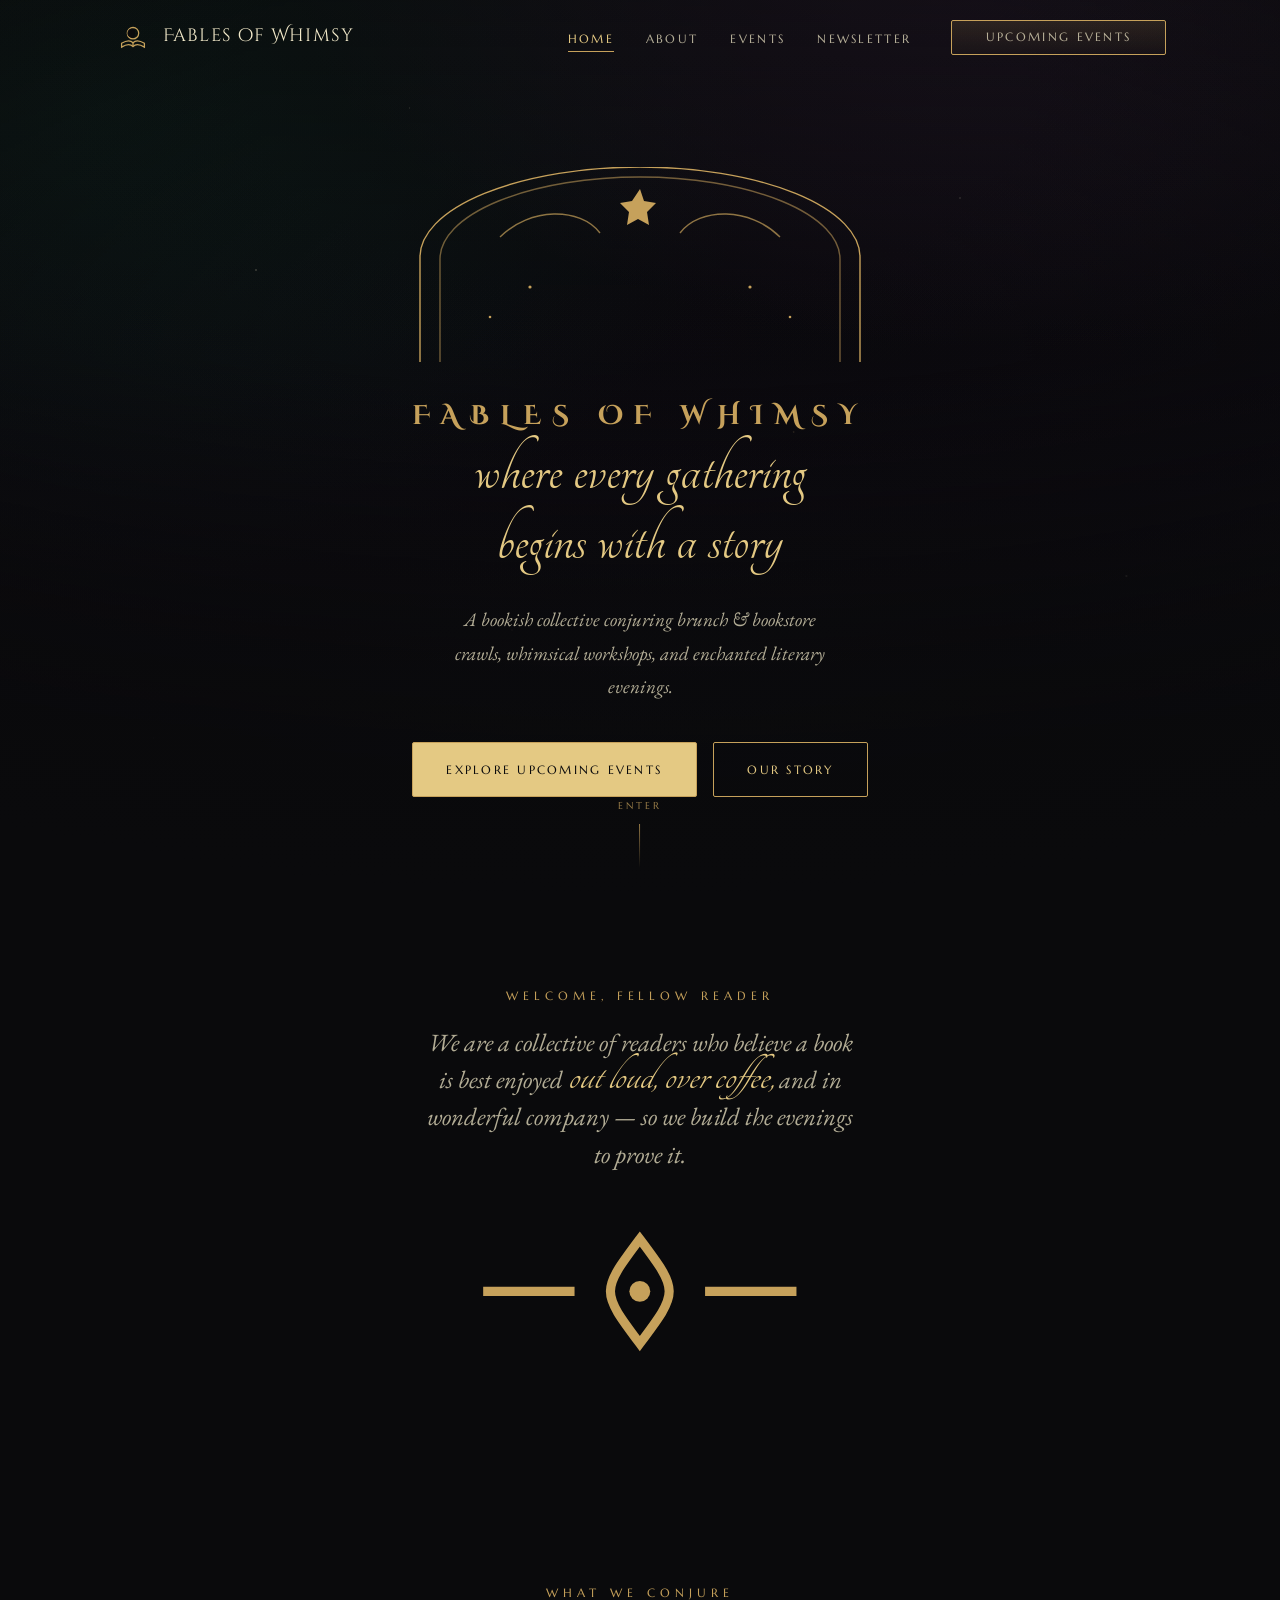
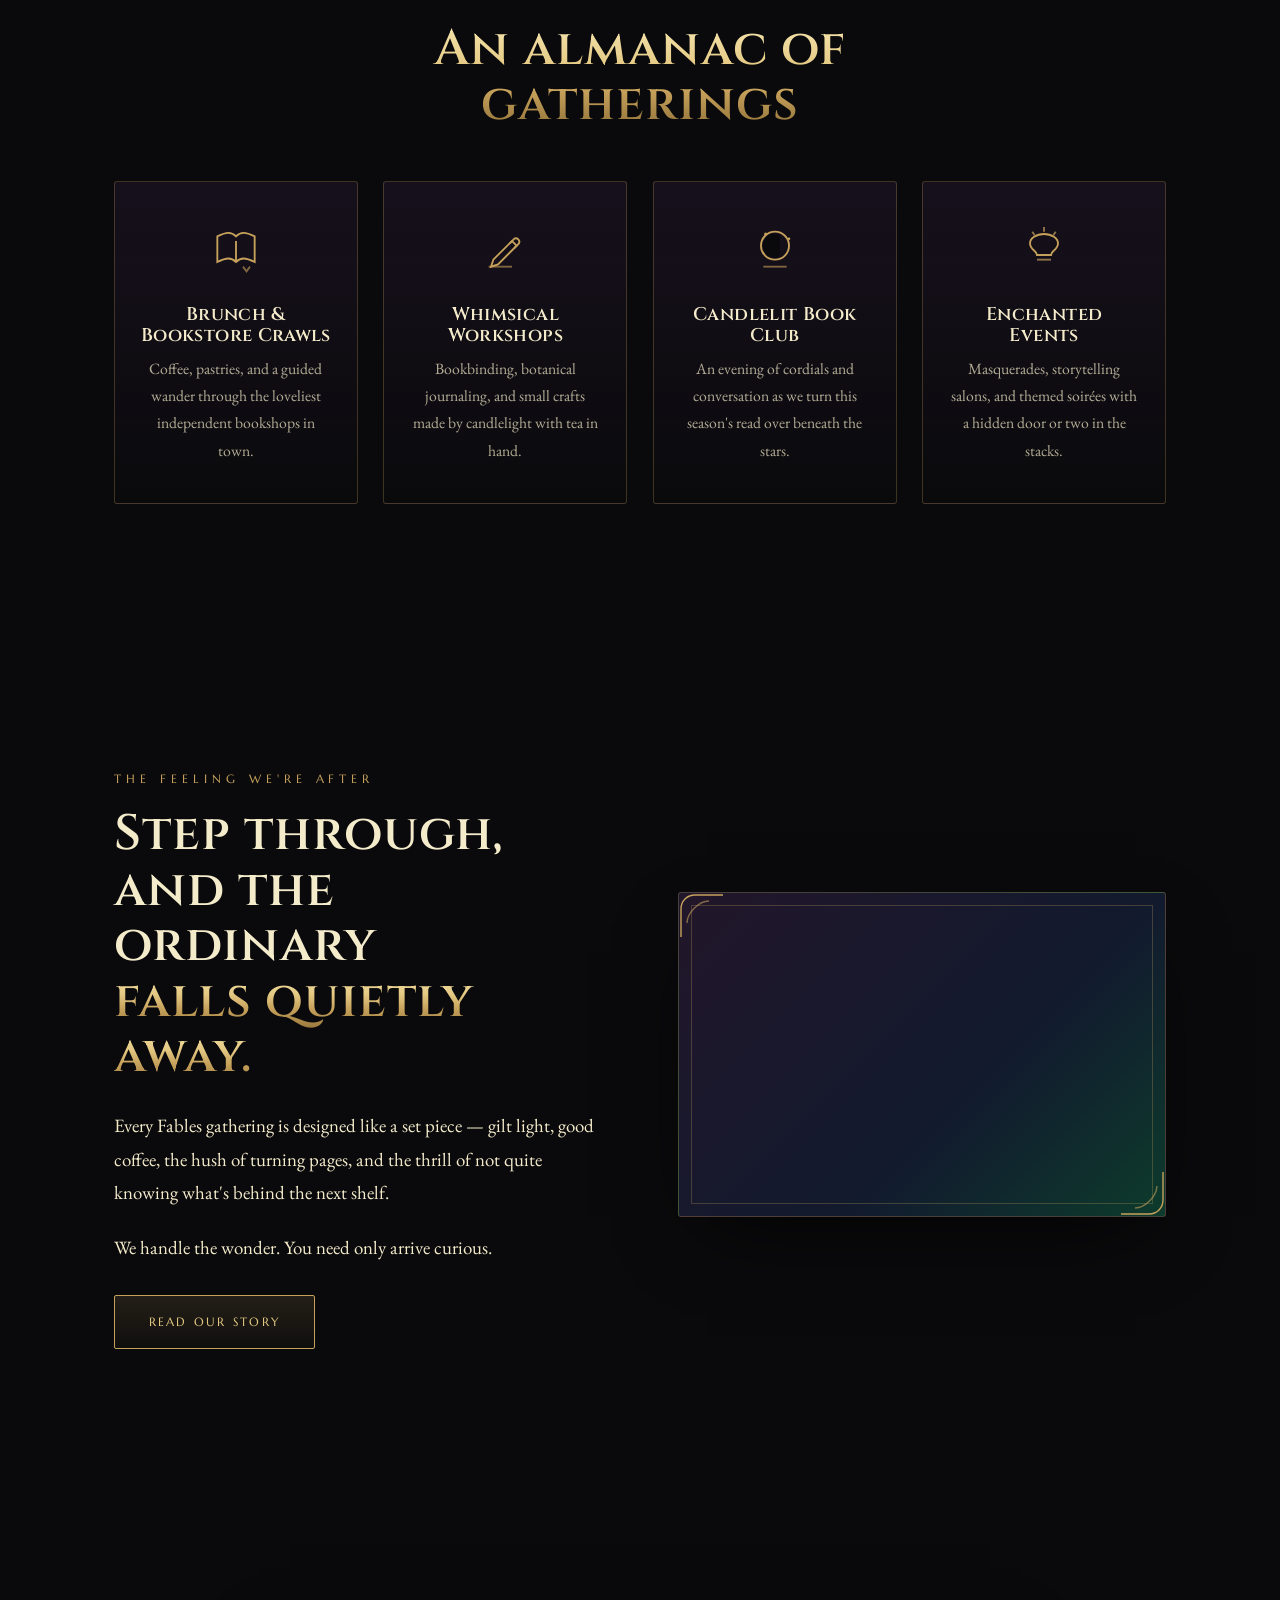
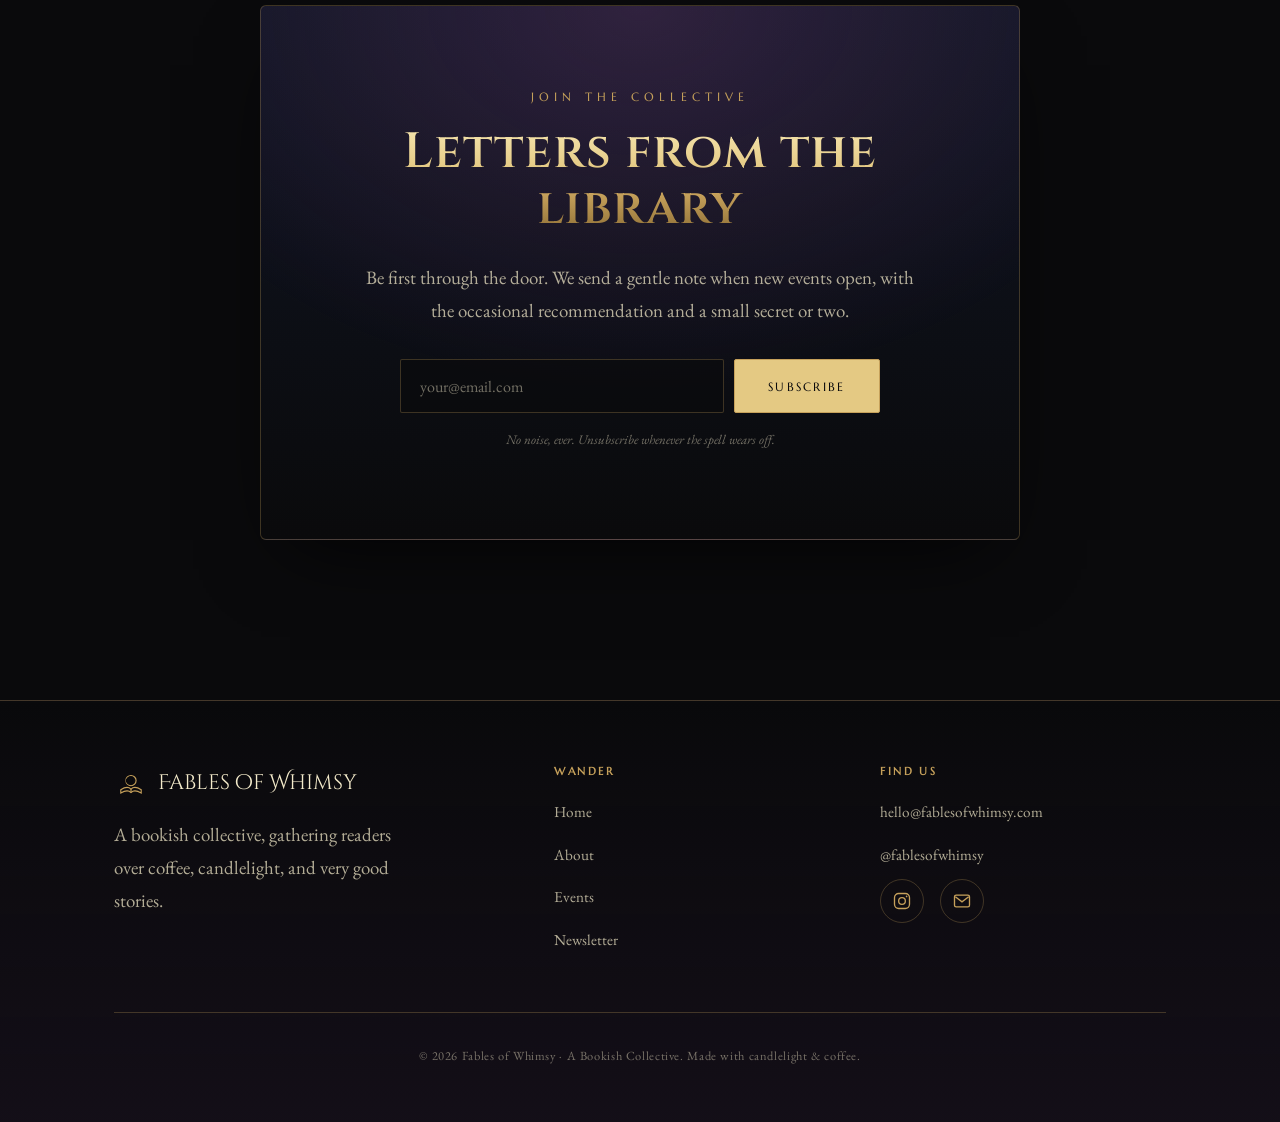
==== index.html @ b8558832 "Add Fables of Whimsy static website Brand-first static site (no build step, no frameworks) for the F" ====
<!doctype html>
<html lang="en">
<head>
<meta charset="utf-8">
<meta name="viewport" content="width=device-width, initial-scale=1">
<title>Fables of Whimsy · A Bookish Collective</title>
<meta name="description" content="Fables of Whimsy is a bookish collective hosting brunch & bookstore crawls, whimsical workshops, a candlelit book club, and enchanted literary events. Magic meets art nouveau.">
<link rel="icon" href="assets/logo/fables-logo.svg">
<meta property="og:title" content="Fables of Whimsy · A Bookish Collective">
<meta property="og:description" content="Brunch & bookstore crawls, whimsical workshops, book club, and enchanted literary events.">
<meta property="og:type" content="website">
<link rel="preconnect" href="https://fonts.googleapis.com">
<link rel="preconnect" href="https://fonts.gstatic.com" crossorigin>
<link href="https://fonts.googleapis.com/css2?family=Cinzel:wght@400;500;600&family=Cinzel+Decorative:wght@400;700&family=EB+Garamond:ital,wght@0,400;0,500;1,400&family=Marcellus&family=Tangerine:wght@400;700&display=swap" rel="stylesheet">
<link rel="stylesheet" href="assets/css/style.css">
</head>
<body>

<!-- ============ HEADER ============ -->
<header class="site-header">
  <nav class="nav wrap" aria-label="Primary">
    <a class="nav__brand" href="index.html" aria-label="Fables of Whimsy — home">
      <svg class="nav__mark" viewBox="0 0 60 60" fill="none" stroke="currentColor" stroke-width="2" aria-hidden="true">
        <circle cx="30" cy="24" r="9"/><path d="M33 19a7 7 0 1 0 0 10" fill="#0a0a0c" stroke="none"/>
        <path d="M12 40c8-5 14-5 18-1 4-4 10-4 18 1v6c-8-5-14-5-18-1-4-4-10-4-18 1z"/>
        <path d="M30 39v6"/>
      </svg>
      <span>Fables of Whimsy</span>
    </a>
    <button class="nav__toggle" aria-label="Menu" aria-expanded="false" aria-controls="primary-menu">
      <svg viewBox="0 0 24 24" fill="none" stroke="currentColor" stroke-width="1.6"><path d="M4 7h16M4 12h16M4 17h16"/></svg>
    </button>
    <ul class="nav__links" id="primary-menu">
      <li><a href="index.html" aria-current="page">Home</a></li>
      <li><a href="about.html">About</a></li>
      <li><a href="events.html">Events</a></li>
      <li><a href="index.html#newsletter">Newsletter</a></li>
      <li class="nav__cta"><a class="btn" href="events.html">Upcoming Events</a></li>
    </ul>
  </nav>
</header>

<main>

<!-- ============ HERO ============ -->
<section class="hero">
  <div class="hero__media">
    <img src="assets/img/tower-starfield.jpg" alt="" onerror="this.style.display='none'">
  </div>
  <div class="hero__inner reveal in">
    <svg class="hero__arch" viewBox="0 0 520 200" fill="none" stroke="currentColor" stroke-width="1.4" aria-hidden="true">
      <path d="M40 195 V90 a220 90 0 0 1 440 0 V195"/>
      <path d="M60 195 V92 a200 82 0 0 1 400 0 V195" opacity=".55"/>
      <path d="M260 22 l4 12 12 2 -9 9 2 13 -11-6 -11 6 2-13 -9-9 12-2z" fill="currentColor" stroke="none"/>
      <path d="M120 70 C150 40 200 40 220 66" opacity=".7"/>
      <path d="M400 70 C370 40 320 40 300 66" opacity=".7"/>
      <circle cx="150" cy="120" r="1.6" fill="currentColor" stroke="none"/>
      <circle cx="370" cy="120" r="1.6" fill="currentColor" stroke="none"/>
      <circle cx="110" cy="150" r="1.3" fill="currentColor" stroke="none"/>
      <circle cx="410" cy="150" r="1.3" fill="currentColor" stroke="none"/>
    </svg>
    <h1 class="hero__title-1">Fables of Whimsy</h1>
    <p class="hero__tagline">where every gathering<br>begins with a story</p>
    <p class="hero__sub">A bookish collective conjuring brunch &amp; bookstore crawls, whimsical workshops, and enchanted literary evenings.</p>
    <div class="hero__cta">
      <a class="btn btn--solid" href="events.html">Explore Upcoming Events</a>
      <a class="btn btn--ghost" href="about.html">Our Story</a>
    </div>
  </div>
  <div class="hero__scroll"><span>Enter</span></div>
</section>

<!-- ============ INTRO ============ -->
<section class="section section--tight">
  <div class="wrap center measure">
    <p class="eyebrow reveal">Welcome, fellow reader</p>
    <p class="lead reveal d1" style="font-size:1.55rem;line-height:1.5">
      We are a collective of readers who believe a book is best enjoyed
      <span class="script">out loud, over coffee,</span>
      and in wonderful company — so we build the evenings to prove it.
    </p>
    <div class="divider reveal d2" style="margin-top:2.5rem">
      <span class="rule"></span>
      <svg viewBox="0 0 60 24" width="60" fill="none" stroke="currentColor" stroke-width="1.4" aria-hidden="true">
        <path d="M30 4c6 8 6 8 0 16-6-8-6-8 0-16z"/><circle cx="30" cy="12" r="1.6" fill="currentColor" stroke="none"/>
        <path d="M6 12h14M40 12h14"/>
      </svg>
      <span class="rule"></span>
    </div>
  </div>
</section>

<!-- ============ OFFERINGS ============ -->
<section class="section" id="offerings">
  <div class="wrap">
    <div class="center measure">
      <p class="eyebrow reveal">What we conjure</p>
      <h2 class="gilt reveal d1">An almanac of gatherings</h2>
    </div>
    <div class="offerings">
      <article class="offer reveal">
        <svg class="offer__icon" viewBox="0 0 48 48" fill="none" stroke="currentColor" stroke-width="1.6" aria-hidden="true">
          <path d="M8 14c8-4 12-4 16 0 4-4 8-4 16 0v22c-8-4-12-4-16 0-4-4-8-4-16 0z"/><path d="M24 18v18"/>
          <path d="M30 40l3 4 3-4" opacity=".6"/>
        </svg>
        <h3>Brunch &amp; Bookstore Crawls</h3>
        <p>Coffee, pastries, and a guided wander through the loveliest independent bookshops in town.</p>
      </article>
      <article class="offer reveal d1">
        <svg class="offer__icon" viewBox="0 0 48 48" fill="none" stroke="currentColor" stroke-width="1.6" aria-hidden="true">
          <path d="M14 34l16-16 4 4-16 16-6 2z"/><path d="M28 20l4-4a3 3 0 0 1 4 4l-4 4"/>
          <path d="M10 40h20" opacity=".6"/>
        </svg>
        <h3>Whimsical Workshops</h3>
        <p>Bookbinding, botanical journaling, and small crafts made by candlelight with tea in hand.</p>
      </article>
      <article class="offer reveal d2">
        <svg class="offer__icon" viewBox="0 0 48 48" fill="none" stroke="currentColor" stroke-width="1.6" aria-hidden="true">
          <circle cx="24" cy="22" r="12"/><path d="M28 13a10 10 0 1 0 0 18" fill="#0a0a0c" stroke="none"/>
          <circle cx="16" cy="12" r="1.3" fill="currentColor" stroke="none"/><circle cx="36" cy="16" r="1.1" fill="currentColor" stroke="none"/>
          <path d="M14 40h20" opacity=".6"/>
        </svg>
        <h3>Candlelit Book Club</h3>
        <p>An evening of cordials and conversation as we turn this season's read over beneath the stars.</p>
      </article>
      <article class="offer reveal d3">
        <svg class="offer__icon" viewBox="0 0 48 48" fill="none" stroke="currentColor" stroke-width="1.6" aria-hidden="true">
          <path d="M12 20a12 8 0 0 1 24 0c0 6-6 6-6 10H18c0-4-6-4-6-10z"/><path d="M18 34h12" opacity=".7"/>
          <path d="M24 6v4M14 10l2 3M34 10l-2 3" opacity=".7"/>
        </svg>
        <h3>Enchanted Events</h3>
        <p>Masquerades, storytelling salons, and themed soirées with a hidden door or two in the stacks.</p>
      </article>
    </div>
  </div>
</section>

<!-- ============ FEATURE SPLIT ============ -->
<section class="section">
  <div class="wrap split split--reverse">
    <div class="split__media reveal">
      <div class="frame-img frame-img--wide gilt-frame">
        <img src="assets/img/library-archway.jpg" alt="A grand candlelit library with a hidden brick archway" onerror="this.style.opacity=0">
        <svg class="corner corner--tl" viewBox="0 0 46 46" fill="none" stroke="currentColor" stroke-width="1.4" aria-hidden="true"><path d="M2 44V16C2 8 8 2 16 2h28"/><path d="M8 30c0-10 12-22 22-22" opacity=".6"/></svg>
        <svg class="corner corner--br" viewBox="0 0 46 46" fill="none" stroke="currentColor" stroke-width="1.4" aria-hidden="true"><path d="M2 44V16C2 8 8 2 16 2h28"/><path d="M8 30c0-10 12-22 22-22" opacity=".6"/></svg>
      </div>
    </div>
    <div class="split__body reveal d1">
      <p class="eyebrow">The feeling we're after</p>
      <h2>Step through, and the ordinary<br><span class="gilt">falls quietly away.</span></h2>
      <p>Every Fables gathering is designed like a set piece — gilt light, good coffee, the hush of turning pages, and the thrill of not quite knowing what's behind the next shelf.</p>
      <p>We handle the wonder. You need only arrive curious.</p>
      <a class="btn" href="about.html" style="margin-top:.5rem">Read our story</a>
    </div>
  </div>
</section>

<!-- ============ NEWSLETTER ============ -->
<section class="section newsletter" id="newsletter">
  <div class="wrap">
    <div class="newsletter__panel reveal">
      <p class="eyebrow">Join the collective</p>
      <h2 class="gilt">Letters from the library</h2>
      <p class="measure" style="margin-inline:auto;color:var(--ink-soft)">Be first through the door. We send a gentle note when new events open, with the occasional recommendation and a small secret or two.</p>
      <!-- TODO: connect this form to your provider (Mailchimp / Buttondown / ConvertKit).
           See assets/js — or replace action + method below with your embed. -->
      <form action="#" method="post" onsubmit="this.querySelector('.newsletter__ok').hidden=false;return false;">
        <label class="hidden" for="nl-email">Email address</label>
        <input id="nl-email" type="email" name="email" placeholder="your@email.com" required autocomplete="email">
        <button class="btn btn--solid" type="submit">Subscribe</button>
      </form>
      <p class="newsletter__ok gold-text" hidden style="margin-top:1rem">✦ Wonderful — check your inbox to confirm. ✦</p>
      <p class="newsletter__note">No noise, ever. Unsubscribe whenever the spell wears off.</p>
    </div>
  </div>
</section>

</main>

<!-- ============ FOOTER ============ -->
<footer class="site-footer">
  <div class="wrap">
    <div class="footer-grid footer">
      <div>
        <div class="footer-brand">
          <svg class="nav__mark" viewBox="0 0 60 60" fill="none" stroke="currentColor" stroke-width="2" aria-hidden="true">
            <circle cx="30" cy="24" r="9"/><path d="M33 19a7 7 0 1 0 0 10" fill="#0a0a0c" stroke="none"/>
            <path d="M12 40c8-5 14-5 18-1 4-4 10-4 18 1v6c-8-5-14-5-18-1-4-4-10-4-18 1z"/><path d="M30 39v6"/>
          </svg>
          <span>Fables of Whimsy</span>
        </div>
        <p style="color:var(--ink-soft);max-width:34ch">A bookish collective, gathering readers over coffee, candlelight, and very good stories.</p>
      </div>
      <div>
        <h4>Wander</h4>
        <ul>
          <li><a href="index.html">Home</a></li>
          <li><a href="about.html">About</a></li>
          <li><a href="events.html">Events</a></li>
          <li><a href="index.html#newsletter">Newsletter</a></li>
        </ul>
      </div>
      <div>
        <h4>Find us</h4>
        <ul>
          <li><a href="mailto:hello@fablesofwhimsy.com">hello@fablesofwhimsy.com</a></li>
          <li><a href="https://instagram.com/fablesofwhimsy" target="_blank" rel="noopener">@fablesofwhimsy</a></li>
        </ul>
        <div class="social">
          <a href="https://instagram.com/fablesofwhimsy" target="_blank" rel="noopener" aria-label="Instagram">
            <svg viewBox="0 0 24 24" fill="none" stroke="currentColor" stroke-width="1.6"><rect x="3" y="3" width="18" height="18" rx="5"/><circle cx="12" cy="12" r="4"/><circle cx="17.5" cy="6.5" r="1" fill="currentColor" stroke="none"/></svg>
          </a>
          <a href="mailto:hello@fablesofwhimsy.com" aria-label="Email">
            <svg viewBox="0 0 24 24" fill="none" stroke="currentColor" stroke-width="1.6"><rect x="3" y="5" width="18" height="14" rx="2"/><path d="M4 7l8 6 8-6"/></svg>
          </a>
        </div>
      </div>
    </div>
    <div class="footer-base">
      <p>© <span data-year>2026</span> Fables of Whimsy · A Bookish Collective. Made with candlelight &amp; coffee.</p>
    </div>
  </div>
</footer>

<script src="assets/js/main.js"></script>
</body>
</html>
---- assets/css/style.css ----
/* =====================================================================
   FABLES OF WHIMSY — Magic meets Art Nouveau
   Design system & global styles
   Palette sampled from the brand "Dark Fantasy" swatch.
   ===================================================================== */

/* ---- Fonts (loaded from Google Fonts in each page <head>) ---------- */
/* Display : Cinzel / Cinzel Decorative  (Trajan-esque, matches wordmark)
   Serif   : EB Garamond / Cormorant Garamond (body & long-form)
   Accent  : Marcellus (nav & small caps)
   Flourish: Tangerine (whimsical script accents)                     */

/* ---- Brand tokens --------------------------------------------------- */
:root{
  /* Core palette */
  --moonlit-ivory:  #f4ebcb;
  --raven-black:    #0a0a0c;
  --emerald-gaze:   #0d3b2c;
  --amethyst:       #4b2d55;
  --starforged-silver:#7e8892;
  --ember-gray:     #3a3832;
  --starfall-blue:  #121a2e;
  --nightshade:     #22162a;

  /* Metallic gold (from the swatch's gilt frames) */
  --gold:      #c6a15b;
  --gold-lite: #e4c983;
  --gold-deep: #8c6d34;

  /* Functional */
  --ink:        #f4ebcb;
  --ink-soft:   rgba(244,235,203,0.72);
  --ink-faint:  rgba(244,235,203,0.45);
  --bg:         #0a0a0c;
  --bg-2:       #0e0b14;
  --line:       rgba(198,161,91,0.28);

  --shadow-lg: 0 30px 80px -30px rgba(0,0,0,0.85);
  --shadow-gold: 0 0 40px -8px rgba(198,161,91,0.35);

  --maxw: 1180px;
  --gutter: clamp(1.25rem, 5vw, 4rem);

  --ff-display: "Cinzel", "Cormorant Garamond", serif;
  --ff-fancy:   "Cinzel Decorative", "Cinzel", serif;
  --ff-serif:   "EB Garamond", "Cormorant Garamond", Georgia, serif;
  --ff-accent:  "Marcellus", "EB Garamond", serif;
  --ff-script:  "Tangerine", cursive;
}

/* ---- Reset ---------------------------------------------------------- */
*,*::before,*::after{ box-sizing:border-box; }
html{ scroll-behavior:smooth; -webkit-text-size-adjust:100%; }
body{
  margin:0;
  font-family:var(--ff-serif);
  font-size:clamp(1.02rem,0.55vw + 0.9rem,1.18rem);
  line-height:1.75;
  color:var(--ink);
  background-color:var(--raven-black);
  background-image:
    radial-gradient(1200px 700px at 78% -8%, rgba(75,45,85,0.40), transparent 60%),
    radial-gradient(1100px 800px at 8% 12%, rgba(13,59,44,0.38), transparent 60%),
    radial-gradient(900px 900px at 50% 120%, rgba(18,26,46,0.55), transparent 60%),
    linear-gradient(180deg, #0a0a0c 0%, #0c0910 55%, #0a0a0c 100%);
  background-attachment:fixed;
  overflow-x:hidden;
  -webkit-font-smoothing:antialiased;
}

/* Starfield veil over the whole page */
body::before{
  content:"";
  position:fixed; inset:0; z-index:0; pointer-events:none;
  background-image:
    radial-gradient(1.4px 1.4px at 20% 30%, rgba(244,235,203,0.9), transparent),
    radial-gradient(1.2px 1.2px at 75% 22%, rgba(244,235,203,0.7), transparent),
    radial-gradient(1px 1px at 40% 70%, rgba(226,201,131,0.7), transparent),
    radial-gradient(1.5px 1.5px at 88% 64%, rgba(244,235,203,0.75), transparent),
    radial-gradient(1px 1px at 12% 82%, rgba(244,235,203,0.6), transparent),
    radial-gradient(1.3px 1.3px at 62% 48%, rgba(226,201,131,0.6), transparent),
    radial-gradient(1px 1px at 32% 12%, rgba(244,235,203,0.6), transparent);
  background-repeat:no-repeat;
  opacity:0.55;
  animation:twinkle 7s ease-in-out infinite alternate;
}
@keyframes twinkle{ from{opacity:0.35;} to{opacity:0.7;} }

main, footer, header{ position:relative; z-index:1; }

img{ max-width:100%; display:block; }
a{ color:var(--gold-lite); text-decoration:none; transition:color .25s ease; }
a:hover{ color:var(--ink); }

/* ---- Typography ----------------------------------------------------- */
h1,h2,h3,h4{ font-family:var(--ff-display); font-weight:600; line-height:1.12; margin:0 0 .5em; letter-spacing:.02em; }
h1{ font-size:clamp(2.6rem,6vw,5.2rem); }
h2{ font-size:clamp(1.9rem,4vw,3.1rem); }
h3{ font-size:clamp(1.3rem,2.2vw,1.7rem); }
p{ margin:0 0 1.2em; }

.eyebrow{
  font-family:var(--ff-accent);
  text-transform:uppercase;
  letter-spacing:.42em;
  font-size:.74rem;
  color:var(--gold);
  margin:0 0 1.1rem;
  display:inline-block;
}
.script{ font-family:var(--ff-script); color:var(--gold-lite); font-size:1.9em; line-height:0.6; }
.gold-text{ color:var(--gold-lite); }
.lead{ font-size:1.25em; color:var(--ink-soft); font-style:italic; }

/* gilt gradient text for grand titles */
.gilt{
  background:linear-gradient(180deg,#f6e6b0 0%, var(--gold-lite) 40%, var(--gold) 62%, var(--gold-deep) 100%);
  -webkit-background-clip:text; background-clip:text;
  -webkit-text-fill-color:transparent; color:transparent;
}

/* ---- Layout --------------------------------------------------------- */
.wrap{ width:100%; max-width:var(--maxw); margin-inline:auto; padding-inline:var(--gutter); }
.section{ padding-block:clamp(4.5rem,10vw,9rem); }
.section--tight{ padding-block:clamp(3rem,6vw,5rem); }
.center{ text-align:center; }
.measure{ max-width:62ch; margin-inline:auto; }

/* ---- Buttons -------------------------------------------------------- */
.btn{
  --pad-y:.95rem; --pad-x:2.1rem;
  display:inline-flex; align-items:center; gap:.7rem;
  font-family:var(--ff-accent); letter-spacing:.18em; text-transform:uppercase;
  font-size:.78rem;
  padding:var(--pad-y) var(--pad-x);
  border:1px solid var(--gold);
  color:var(--gold-lite);
  background:linear-gradient(180deg, rgba(198,161,91,0.14), rgba(198,161,91,0.03));
  border-radius:2px;
  cursor:pointer;
  position:relative;
  transition:all .35s cubic-bezier(.2,.7,.3,1);
  overflow:hidden;
}
.btn::after{
  content:""; position:absolute; inset:0;
  background:linear-gradient(120deg, transparent 30%, rgba(244,235,203,0.35) 50%, transparent 70%);
  transform:translateX(-120%); transition:transform .7s ease;
}
.btn:hover{ color:var(--raven-black); background:var(--gold-lite); border-color:var(--gold-lite); box-shadow:var(--shadow-gold); }
.btn:hover::after{ transform:translateX(120%); }
.btn--solid{ background:var(--gold-lite); color:var(--raven-black); }
.btn--solid:hover{ background:#fff0cf; }
.btn--ghost{ background:transparent; }

/* ---- Art-nouveau ornaments ----------------------------------------- */
.divider{ display:flex; align-items:center; justify-content:center; gap:1.2rem; margin:0 auto; color:var(--gold); max-width:520px; }
.divider svg{ width:100%; height:auto; overflow:visible; }
.divider--sm{ max-width:300px; }

.rule{ height:1px; flex:1; background:linear-gradient(90deg,transparent,var(--gold),transparent); }

/* framed panel with gilt corners */
.gilt-frame{ position:relative; padding:clamp(1.6rem,4vw,3rem); }
.gilt-frame::before{
  content:""; position:absolute; inset:12px;
  border:1px solid var(--line); pointer-events:none;
}
.corner{ position:absolute; width:46px; height:46px; color:var(--gold); }
.corner--tl{ top:0; left:0; }
.corner--tr{ top:0; right:0; transform:scaleX(-1); }
.corner--bl{ bottom:0; left:0; transform:scaleY(-1); }
.corner--br{ bottom:0; right:0; transform:scale(-1); }

/* ============================ NAV ================================== */
.site-header{
  position:fixed; top:0; left:0; right:0; z-index:50;
  transition:background .4s ease, backdrop-filter .4s ease, box-shadow .4s ease;
}
.site-header.scrolled{
  background:rgba(10,10,12,0.82);
  backdrop-filter:blur(12px);
  box-shadow:0 1px 0 var(--line), 0 20px 40px -30px #000;
}
.nav{ display:flex; align-items:center; justify-content:space-between; gap:1rem; padding-block:1.1rem; }
.nav__brand{ display:flex; align-items:center; gap:.7rem; font-family:var(--ff-fancy); font-size:1.15rem; letter-spacing:.06em; color:var(--ink); }
.nav__brand img{ height:40px; width:auto; }
.nav__mark{ width:38px; height:38px; color:var(--gold); flex:none; }
.nav__links{ display:flex; align-items:center; gap:2rem; list-style:none; margin:0; padding:0; }
.nav__links a{
  font-family:var(--ff-accent); text-transform:uppercase; letter-spacing:.2em;
  font-size:.72rem; color:var(--ink-soft); position:relative; padding-block:.4rem;
}
.nav__links a::after{ content:""; position:absolute; left:0; bottom:0; width:0; height:1px; background:var(--gold); transition:width .3s ease; }
.nav__links a:hover{ color:var(--ink); }
.nav__links a:hover::after, .nav__links a[aria-current="page"]::after{ width:100%; }
.nav__links a[aria-current="page"]{ color:var(--gold-lite); }
.nav__cta{ margin-left:.5rem; }
.nav__toggle{ display:none; background:none; border:0; color:var(--gold); cursor:pointer; padding:.4rem; }
.nav__toggle svg{ width:28px; height:28px; }

@media (max-width:900px){
  .nav__toggle{ display:block; }
  .nav__links{
    position:fixed; inset:0 0 0 auto; width:min(80vw,340px);
    flex-direction:column; align-items:flex-start; justify-content:center; gap:1.8rem;
    background:linear-gradient(160deg,#12101a,#0a0a0c); padding:3rem 2.5rem;
    transform:translateX(100%); transition:transform .45s cubic-bezier(.2,.7,.3,1);
    box-shadow:var(--shadow-lg); border-left:1px solid var(--line);
  }
  .nav__links.open{ transform:translateX(0); }
  .nav__links a{ font-size:.9rem; }
}

/* ============================ HERO ================================= */
.hero{ position:relative; min-height:100svh; display:grid; place-items:center; text-align:center; overflow:hidden; padding-block:8rem 4rem; }
.hero__media{ position:absolute; inset:0; z-index:0; }
.hero__media img{ width:100%; height:100%; object-fit:cover; opacity:.42; filter:saturate(.9) contrast(1.05); }
.hero__media::after{
  content:""; position:absolute; inset:0;
  background:
    radial-gradient(120% 90% at 50% 10%, transparent 25%, rgba(10,10,12,0.35) 60%, var(--raven-black) 100%),
    linear-gradient(180deg, rgba(10,10,12,0.55), rgba(10,10,12,0.2) 40%, var(--raven-black));
}
.hero__inner{ position:relative; z-index:2; max-width:920px; padding-inline:var(--gutter); }
.hero__arch{ width:min(520px,80vw); margin:0 auto 1.5rem; color:var(--gold); }
.hero h1{ margin:0; }
.hero__title-1{ display:block; font-family:var(--ff-fancy); font-size:clamp(1.1rem,3vw,1.7rem); letter-spacing:.4em; color:var(--gold); text-transform:uppercase; margin-bottom:1rem; }
.hero__tagline{ font-family:var(--ff-script); font-size:clamp(2.4rem,7vw,4.4rem); color:var(--gold-lite); line-height:1; margin:.3rem 0 1.6rem; }
.hero__sub{ color:var(--ink-soft); font-size:1.2rem; max-width:44ch; margin:0 auto 2.4rem; font-style:italic; }
.hero__cta{ display:flex; gap:1rem; justify-content:center; flex-wrap:wrap; }
.hero__scroll{ position:absolute; bottom:2rem; left:50%; transform:translateX(-50%); z-index:2; color:var(--gold); font-family:var(--ff-accent); letter-spacing:.3em; font-size:.62rem; text-transform:uppercase; opacity:.75; }
.hero__scroll span{ display:block; text-align:center; }
.hero__scroll::after{ content:""; display:block; width:1px; height:44px; margin:.6rem auto 0; background:linear-gradient(var(--gold),transparent); animation:pulse-line 2.2s ease-in-out infinite; }
@keyframes pulse-line{ 0%,100%{ opacity:.3; transform:scaleY(.6);} 50%{ opacity:1; transform:scaleY(1);} }

/* ==================== FEATURE / OFFERINGS ========================= */
.offerings{ display:grid; grid-template-columns:repeat(auto-fit,minmax(230px,1fr)); gap:1.6rem; margin-top:3rem; }
.offer{
  position:relative; padding:2.4rem 1.6rem; text-align:center;
  background:linear-gradient(180deg, rgba(34,22,42,0.55), rgba(10,10,12,0.35));
  border:1px solid var(--line); border-radius:3px;
  transition:transform .4s ease, box-shadow .4s ease, border-color .4s ease;
}
.offer:hover{ transform:translateY(-8px); border-color:var(--gold); box-shadow:var(--shadow-lg); }
.offer__icon{ width:56px; height:56px; margin:0 auto 1.2rem; color:var(--gold); }
.offer h3{ font-size:1.15rem; margin-bottom:.5rem; }
.offer p{ font-size:.98rem; color:var(--ink-soft); margin:0; }

/* ==================== SPLIT / ABOUT feature ======================= */
.split{ display:grid; grid-template-columns:1fr 1fr; gap:clamp(2rem,6vw,5rem); align-items:center; }
.split--reverse .split__media{ order:2; }
@media (max-width:820px){ .split{ grid-template-columns:1fr; } .split--reverse .split__media{ order:0; } }
.split__media{ position:relative; }
.frame-img{
  position:relative; border-radius:3px; overflow:hidden;
  border:1px solid var(--line); box-shadow:var(--shadow-lg);
  aspect-ratio:4/5; background:
    linear-gradient(135deg, var(--nightshade), var(--starfall-blue) 60%, var(--emerald-gaze));
}
.frame-img img{ width:100%; height:100%; object-fit:cover; }
.frame-img--wide{ aspect-ratio:3/2; }
.frame-img__label{ position:absolute; left:0; right:0; bottom:0; padding:.6rem; font-family:var(--ff-accent); font-size:.62rem; letter-spacing:.25em; text-transform:uppercase; color:var(--ink-faint); text-align:center; background:linear-gradient(transparent,rgba(0,0,0,.6)); }

/* ==================== EVENTS ====================================== */
.events-grid{ display:grid; grid-template-columns:repeat(auto-fill,minmax(320px,1fr)); gap:2rem; }
.ev-card{
  position:relative; display:flex; flex-direction:column;
  background:linear-gradient(180deg, rgba(18,26,46,0.5), rgba(10,10,12,0.5));
  border:1px solid var(--line); border-radius:4px; overflow:hidden;
  transition:transform .45s cubic-bezier(.2,.7,.3,1), box-shadow .45s ease, border-color .45s ease;
}
.ev-card:hover{ transform:translateY(-10px); box-shadow:var(--shadow-lg); border-color:var(--gold); }
.ev-card__media{ position:relative; aspect-ratio:16/10; overflow:hidden; background:linear-gradient(135deg,var(--amethyst),var(--starfall-blue)); }
.ev-card__media img{ width:100%; height:100%; object-fit:cover; transition:transform .8s ease; }
.ev-card:hover .ev-card__media img{ transform:scale(1.06); }
.ev-card__date{
  position:absolute; top:1rem; left:1rem; z-index:2; text-align:center;
  background:rgba(10,10,12,0.82); border:1px solid var(--gold); border-radius:3px;
  padding:.5rem .8rem; font-family:var(--ff-display); line-height:1; backdrop-filter:blur(4px);
}
.ev-card__date .d{ display:block; font-size:1.5rem; color:var(--gold-lite); }
.ev-card__date .m{ display:block; font-size:.6rem; letter-spacing:.25em; text-transform:uppercase; color:var(--ink-soft); margin-top:.25rem; }
.ev-card__body{ padding:1.6rem 1.6rem 1.9rem; display:flex; flex-direction:column; flex:1; }
.ev-card__tag{ font-family:var(--ff-accent); font-size:.62rem; letter-spacing:.28em; text-transform:uppercase; color:var(--gold); margin-bottom:.6rem; }
.ev-card__body h3{ font-size:1.28rem; margin-bottom:.5rem; }
.ev-card__meta{ font-size:.85rem; color:var(--ink-faint); font-style:italic; margin-bottom:.8rem; }
.ev-card__excerpt{ font-size:.96rem; color:var(--ink-soft); margin-bottom:1.4rem; }
.ev-card__foot{ margin-top:auto; display:flex; align-items:center; justify-content:space-between; gap:1rem; }
.ev-card__link{ font-family:var(--ff-accent); text-transform:uppercase; letter-spacing:.16em; font-size:.72rem; color:var(--gold-lite); display:inline-flex; align-items:center; gap:.5rem; }
.ev-card__link svg{ width:16px; height:16px; transition:transform .3s ease; }
.ev-card:hover .ev-card__link svg{ transform:translateX(4px); }

.pill{ font-family:var(--ff-accent); font-size:.58rem; letter-spacing:.18em; text-transform:uppercase; padding:.3rem .7rem; border-radius:100px; border:1px solid var(--line); color:var(--ink-soft); }
.pill--live{ color:#bfe8cf; border-color:rgba(120,220,160,.5); background:rgba(20,60,40,.4); }
.pill--soon{ color:var(--gold-lite); border-color:var(--gold); }
.pill--past{ color:var(--ink-faint); }

/* ==================== EVENT DETAIL =============================== */
.ev-hero{ position:relative; min-height:70svh; display:grid; align-items:end; overflow:hidden; padding-top:6rem; }
.ev-hero__media{ position:absolute; inset:0; }
.ev-hero__media img{ width:100%; height:100%; object-fit:cover; opacity:.5; }
.ev-hero__media::after{ content:""; position:absolute; inset:0; background:linear-gradient(180deg,rgba(10,10,12,.35),rgba(10,10,12,.55) 55%, var(--raven-black)); }
.ev-hero__inner{ position:relative; z-index:2; padding-bottom:clamp(2rem,5vw,4rem); }
.ev-detail{ display:grid; grid-template-columns:1.6fr 1fr; gap:clamp(2rem,5vw,4rem); align-items:start; }
@media (max-width:820px){ .ev-detail{ grid-template-columns:1fr; } }
.ev-facts{
  position:sticky; top:100px;
  background:linear-gradient(180deg, rgba(34,22,42,0.6), rgba(10,10,12,0.5));
  border:1px solid var(--line); border-radius:4px; padding:2rem;
}
.ev-facts dl{ margin:0; }
.ev-facts dt{ font-family:var(--ff-accent); text-transform:uppercase; letter-spacing:.2em; font-size:.62rem; color:var(--gold); margin-top:1.3rem; }
.ev-facts dt:first-child{ margin-top:0; }
.ev-facts dd{ margin:.25rem 0 0; font-size:1.02rem; }
.ev-facts .btn{ width:100%; justify-content:center; margin-top:1.8rem; }
.ev-body h2{ font-size:1.7rem; }
.ev-body h3{ color:var(--gold-lite); }

/* ==================== NEWSLETTER ================================= */
.newsletter{ position:relative; text-align:center; }
.newsletter__panel{
  position:relative; max-width:760px; margin-inline:auto;
  padding:clamp(2.5rem,6vw,4.5rem) clamp(1.5rem,5vw,4rem);
  background:
    radial-gradient(120% 120% at 50% 0%, rgba(75,45,85,0.55), transparent 60%),
    linear-gradient(180deg, rgba(18,26,46,0.7), rgba(10,10,12,0.7));
  border:1px solid var(--line); border-radius:6px; box-shadow:var(--shadow-lg);
}
.newsletter form{ display:flex; gap:.6rem; max-width:480px; margin:2rem auto 0; flex-wrap:wrap; }
.newsletter input[type=email]{
  flex:1; min-width:200px; padding:.95rem 1.2rem;
  background:rgba(10,10,12,0.6); border:1px solid var(--line); border-radius:2px;
  color:var(--ink); font-family:var(--ff-serif); font-size:1rem;
}
.newsletter input[type=email]:focus{ outline:none; border-color:var(--gold); box-shadow:var(--shadow-gold); }
.newsletter input::placeholder{ color:var(--ink-faint); }
.newsletter__note{ font-size:.82rem; color:var(--ink-faint); margin-top:1rem; font-style:italic; }

/* ==================== FOOTER ==================================== */
.site-footer{ border-top:1px solid var(--line); padding-block:4rem 2.5rem; margin-top:2rem; background:linear-gradient(180deg,transparent,rgba(34,22,42,0.4)); }
.footer-grid{ display:grid; grid-template-columns:1.4fr 1fr 1fr; gap:2.5rem; }
@media (max-width:760px){ .footer-grid{ grid-template-columns:1fr; text-align:center; } }
.footer-brand{ font-family:var(--ff-fancy); font-size:1.3rem; color:var(--ink); display:flex; align-items:center; gap:.6rem; margin-bottom:1rem; }
.footer-brand .nav__mark{ width:34px; height:34px; }
.footer h4{ font-family:var(--ff-accent); text-transform:uppercase; letter-spacing:.22em; font-size:.7rem; color:var(--gold); margin:0 0 1rem; }
.footer ul{ list-style:none; margin:0; padding:0; }
.footer li{ margin-bottom:.6rem; }
.footer a{ color:var(--ink-soft); font-size:.95rem; }
.footer a:hover{ color:var(--gold-lite); }
.social{ display:flex; gap:1rem; margin-top:.5rem; }
.social a{ width:44px; height:44px; display:grid; place-items:center; border:1px solid var(--line); border-radius:50%; color:var(--gold); transition:all .3s ease; }
.social a:hover{ background:var(--gold-lite); color:var(--raven-black); border-color:var(--gold-lite); }
.social svg{ width:20px; height:20px; }
.footer-base{ text-align:center; margin-top:3rem; padding-top:2rem; border-top:1px solid var(--line); font-size:.78rem; color:var(--ink-faint); letter-spacing:.05em; }
.footer-base a{ color:var(--ink-faint); }

/* ==================== REVEAL ANIMATION ========================== */
.reveal{ opacity:0; transform:translateY(28px); transition:opacity .9s ease, transform .9s cubic-bezier(.2,.7,.3,1); }
.reveal.in{ opacity:1; transform:none; }
.reveal.d1{ transition-delay:.12s; }
.reveal.d2{ transition-delay:.24s; }
.reveal.d3{ transition-delay:.36s; }
@media (prefers-reduced-motion:reduce){
  .reveal{ opacity:1; transform:none; transition:none; }
  body::before, .hero__scroll::after{ animation:none; }
  html{ scroll-behavior:auto; }
}

/* ==================== PAGE HEADER (interior) ==================== */
.page-head{ position:relative; text-align:center; padding:calc(6rem + 4vw) 0 3rem; }
.page-head .eyebrow{ margin-bottom:1.2rem; }
.page-head h1{ margin-bottom:1rem; }
.page-head p{ color:var(--ink-soft); font-style:italic; }

/* utilities */
.mt-0{ margin-top:0; } .mb-0{ margin-bottom:0; }
.stack > * + *{ margin-top:1.1rem; }
.hidden{ display:none !important; }
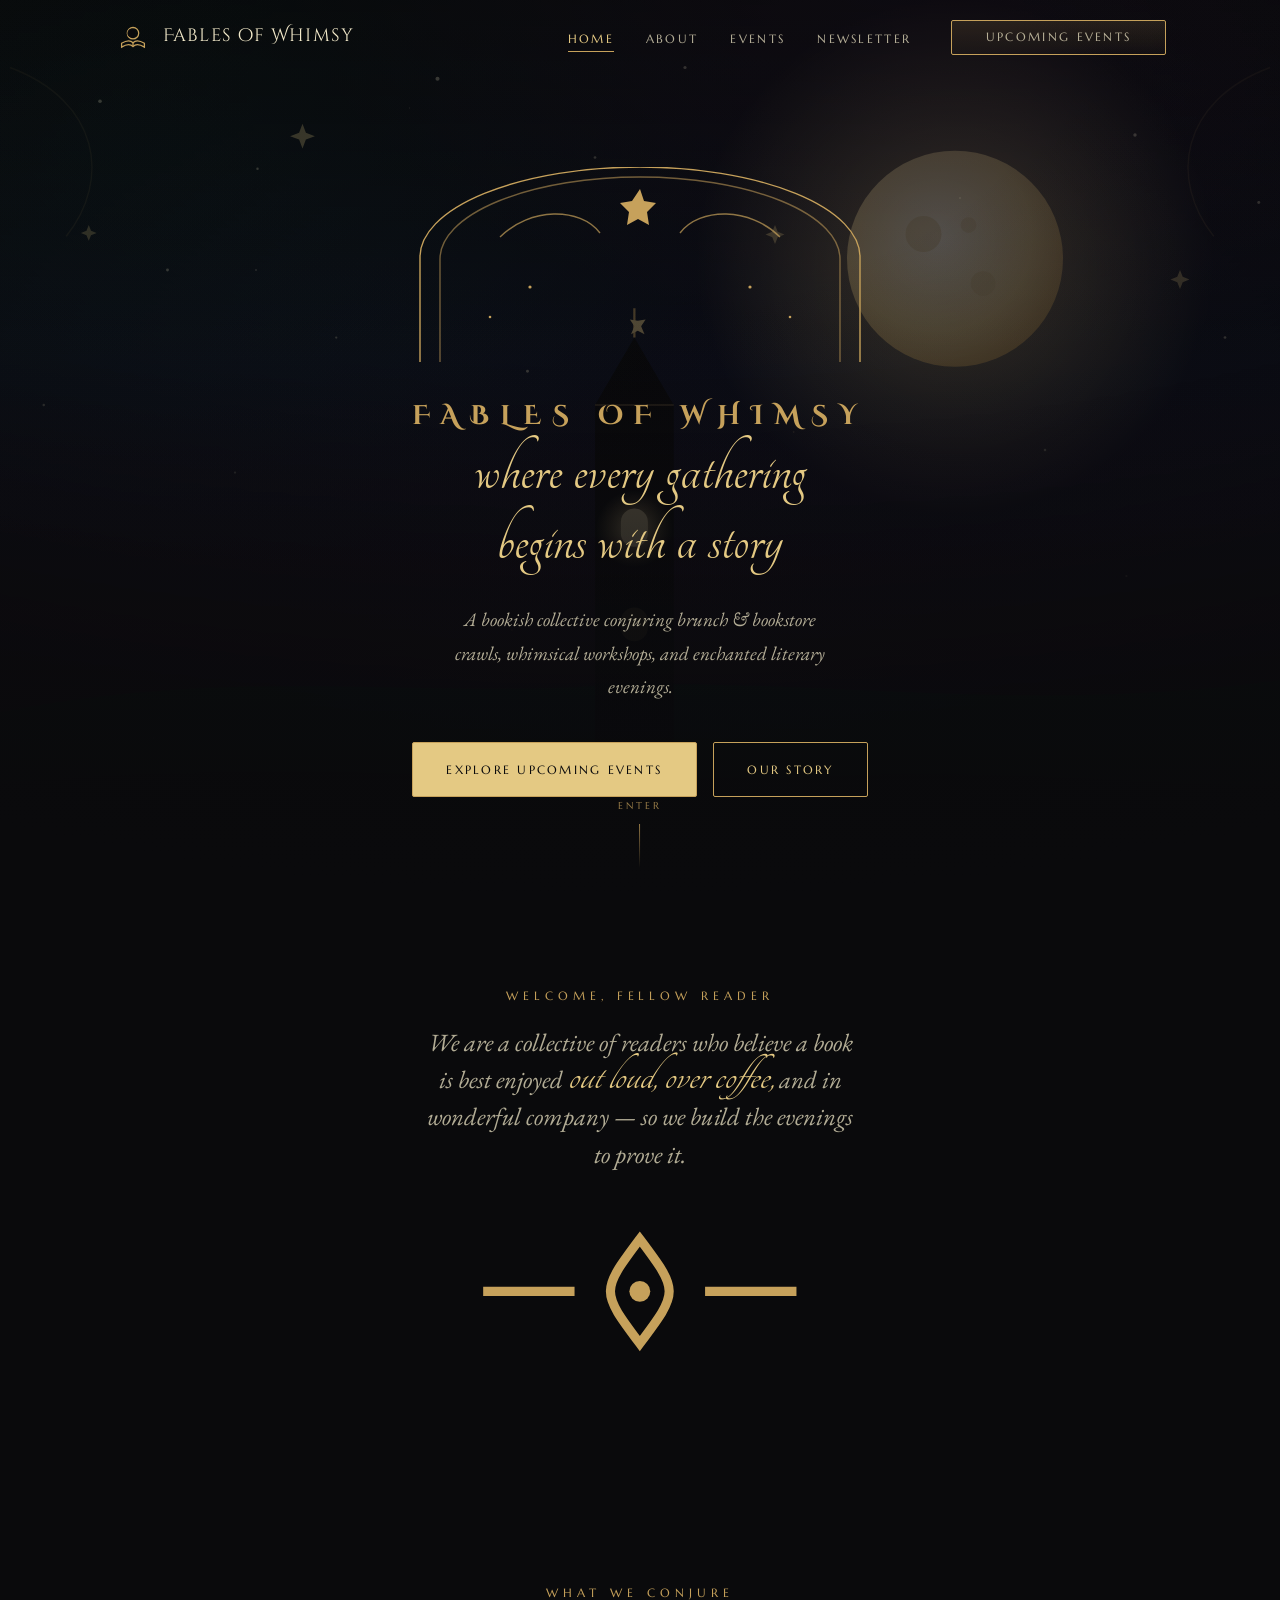
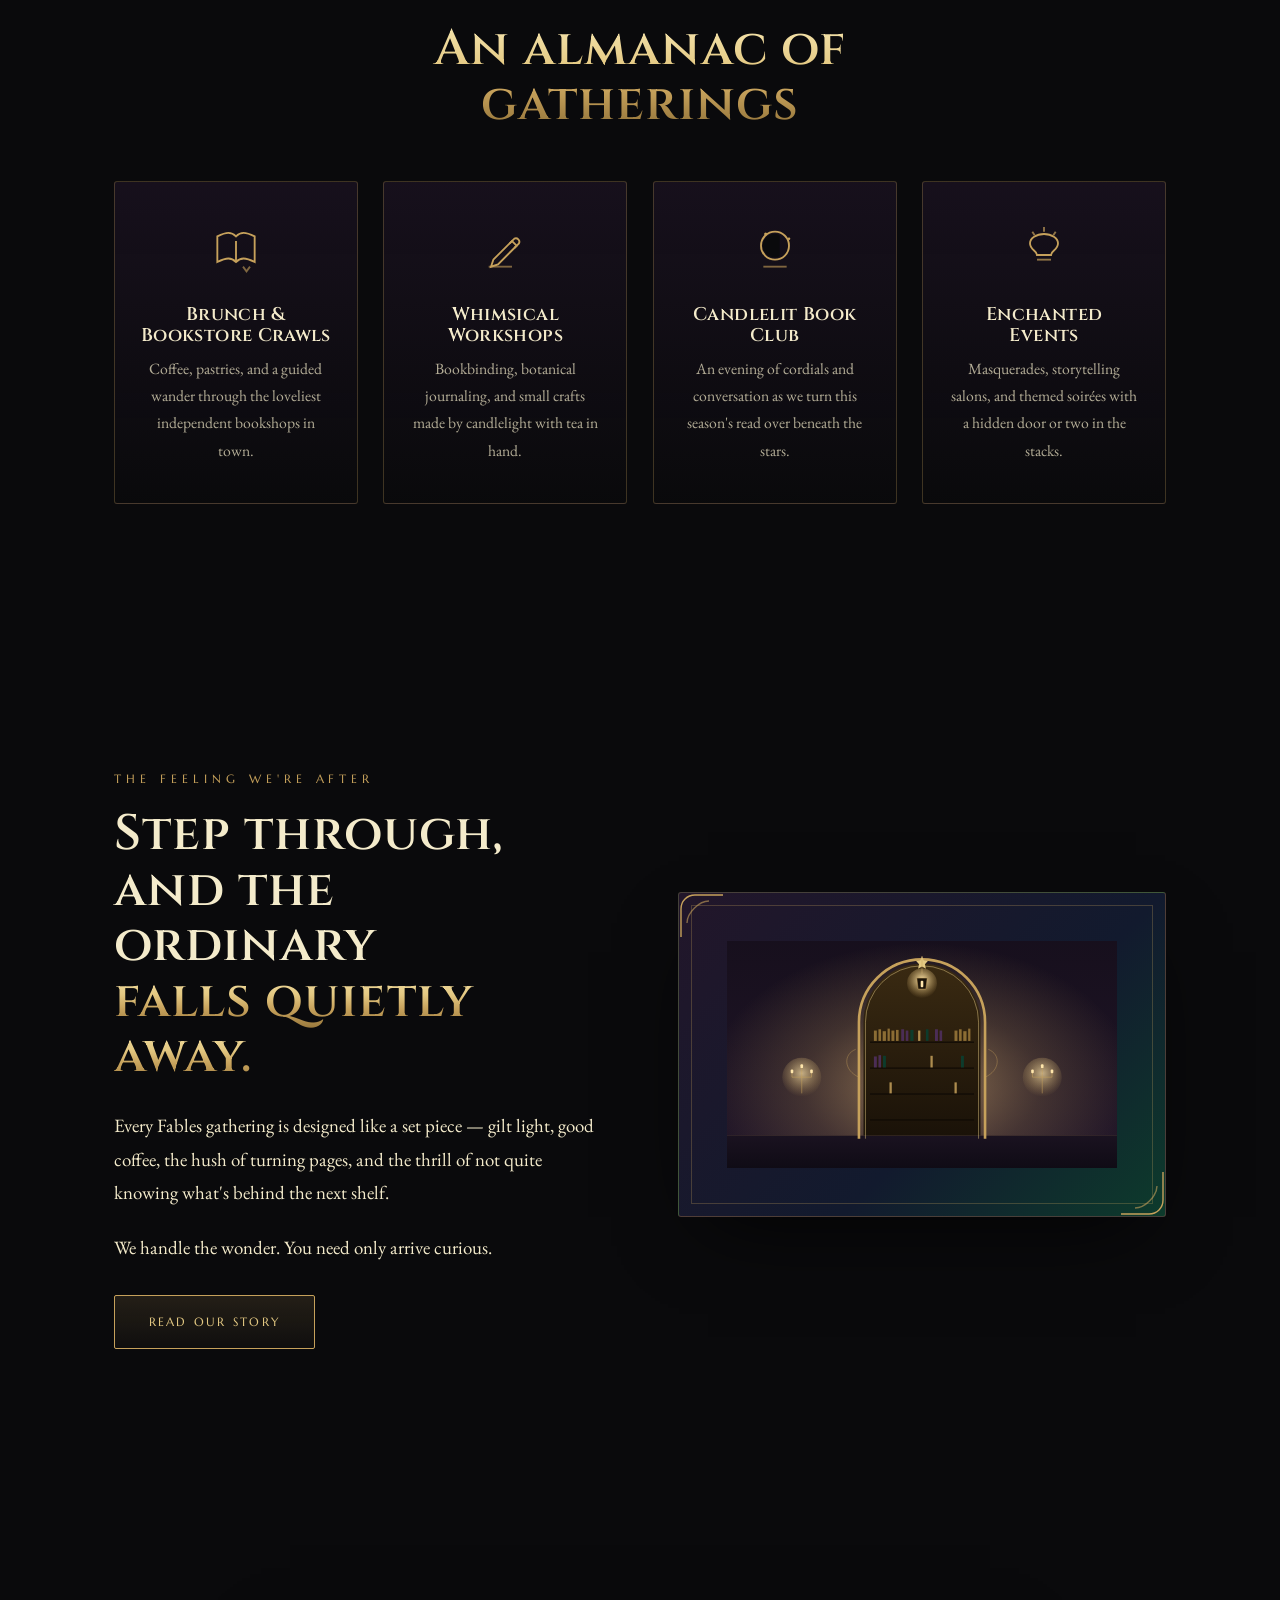
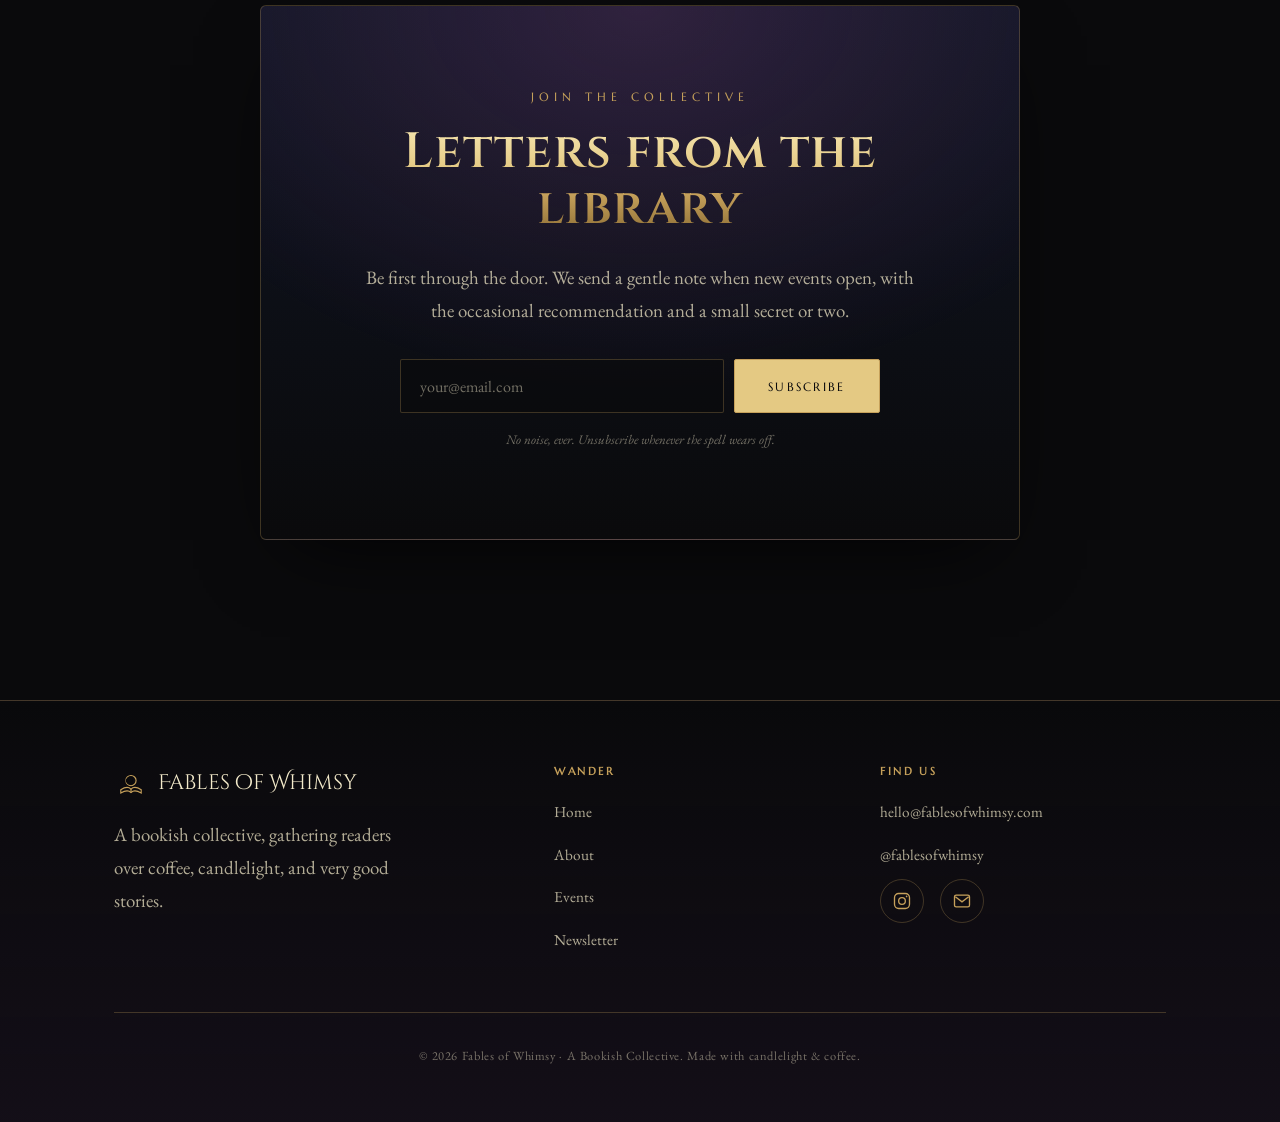
==== commit 66598c13: "Add hand-drawn SVG scene artwork for hero, feature, and event cards Fills the four empty image slots" ====
--- a/index.html
+++ b/index.html
@@ -45,7 +45,7 @@
 <!-- ============ HERO ============ -->
 <section class="hero">
   <div class="hero__media">
-    <img src="assets/img/tower-starfield.jpg" alt="" onerror="this.style.display='none'">
+    <img src="assets/img/tower-starfield.svg" alt="" onerror="this.style.display='none'">
   </div>
   <div class="hero__inner reveal in">
     <svg class="hero__arch" viewBox="0 0 520 200" fill="none" stroke="currentColor" stroke-width="1.4" aria-hidden="true">
@@ -140,7 +140,7 @@
   <div class="wrap split split--reverse">
     <div class="split__media reveal">
       <div class="frame-img frame-img--wide gilt-frame">
-        <img src="assets/img/library-archway.jpg" alt="A grand candlelit library with a hidden brick archway" onerror="this.style.opacity=0">
+        <img src="assets/img/library-archway.svg" alt="A grand candlelit library with a hidden brick archway" onerror="this.style.opacity=0">
         <svg class="corner corner--tl" viewBox="0 0 46 46" fill="none" stroke="currentColor" stroke-width="1.4" aria-hidden="true"><path d="M2 44V16C2 8 8 2 16 2h28"/><path d="M8 30c0-10 12-22 22-22" opacity=".6"/></svg>
         <svg class="corner corner--br" viewBox="0 0 46 46" fill="none" stroke="currentColor" stroke-width="1.4" aria-hidden="true"><path d="M2 44V16C2 8 8 2 16 2h28"/><path d="M8 30c0-10 12-22 22-22" opacity=".6"/></svg>
       </div>
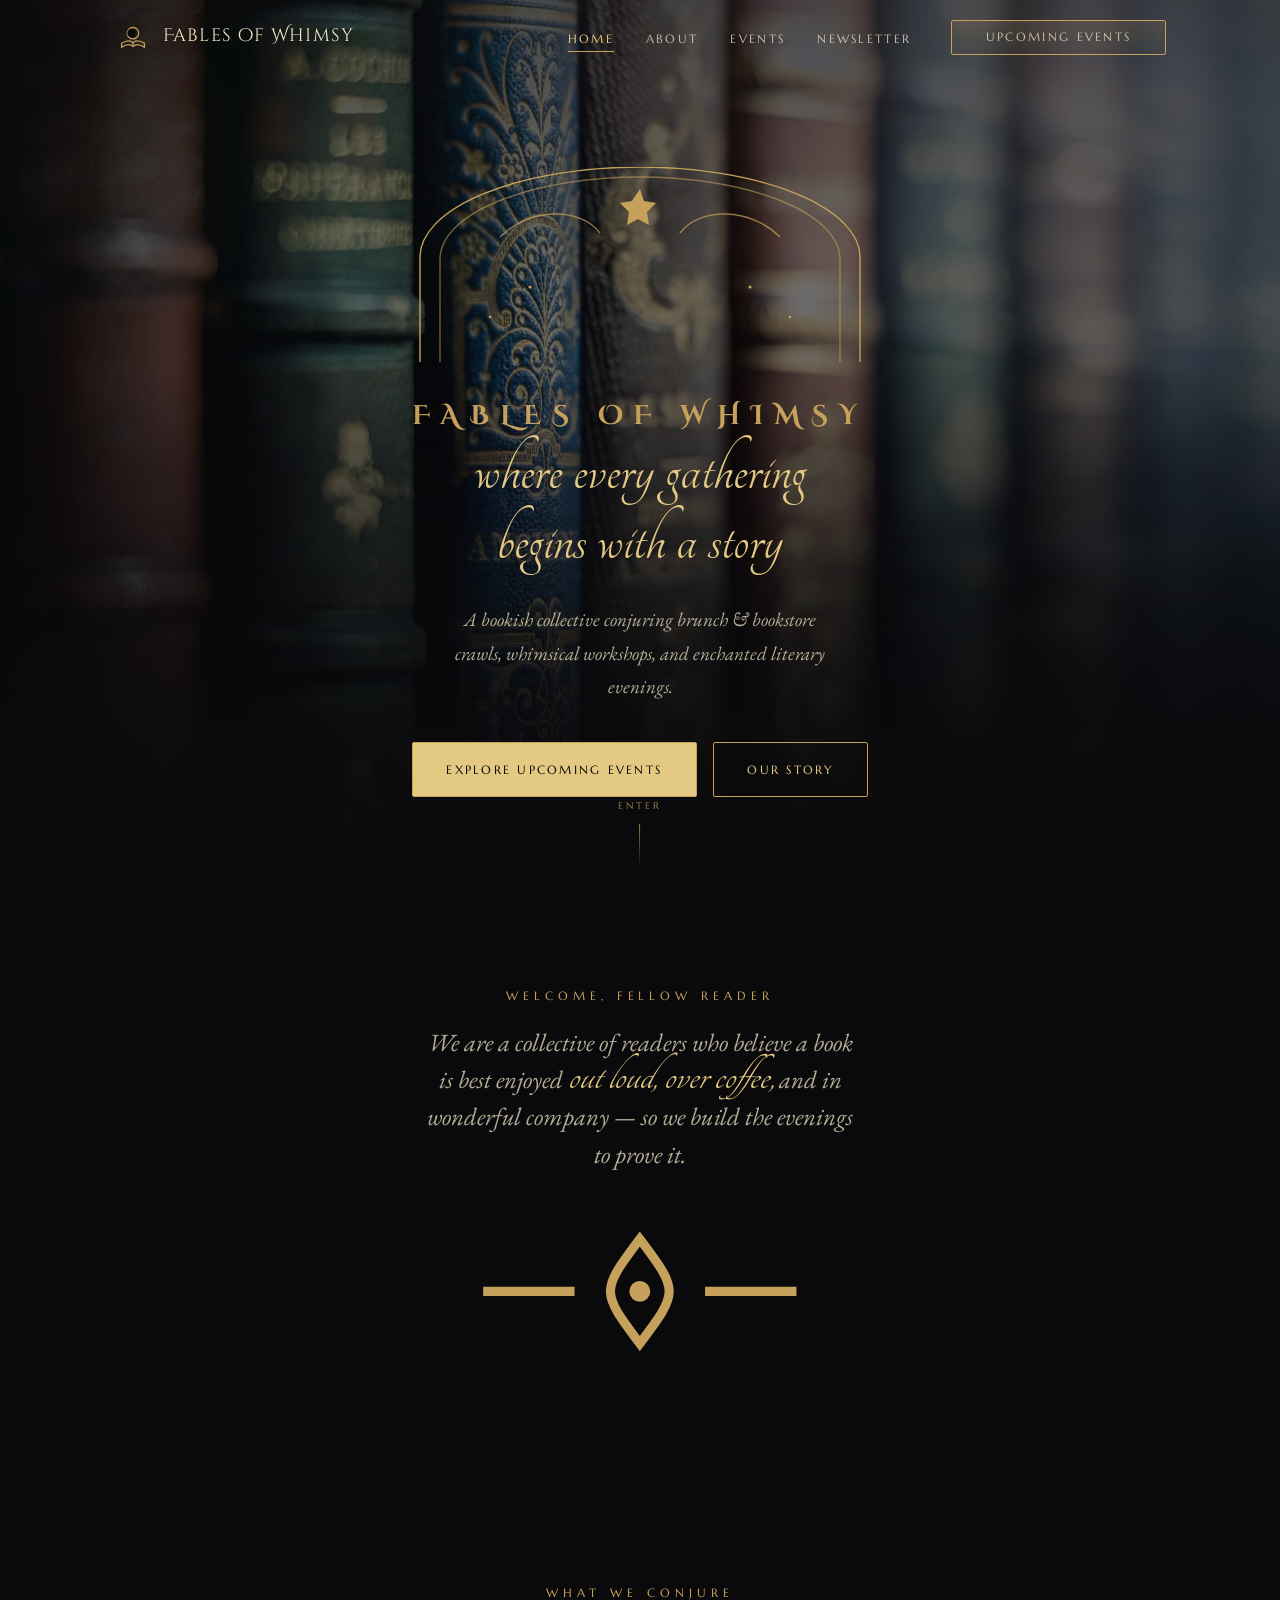
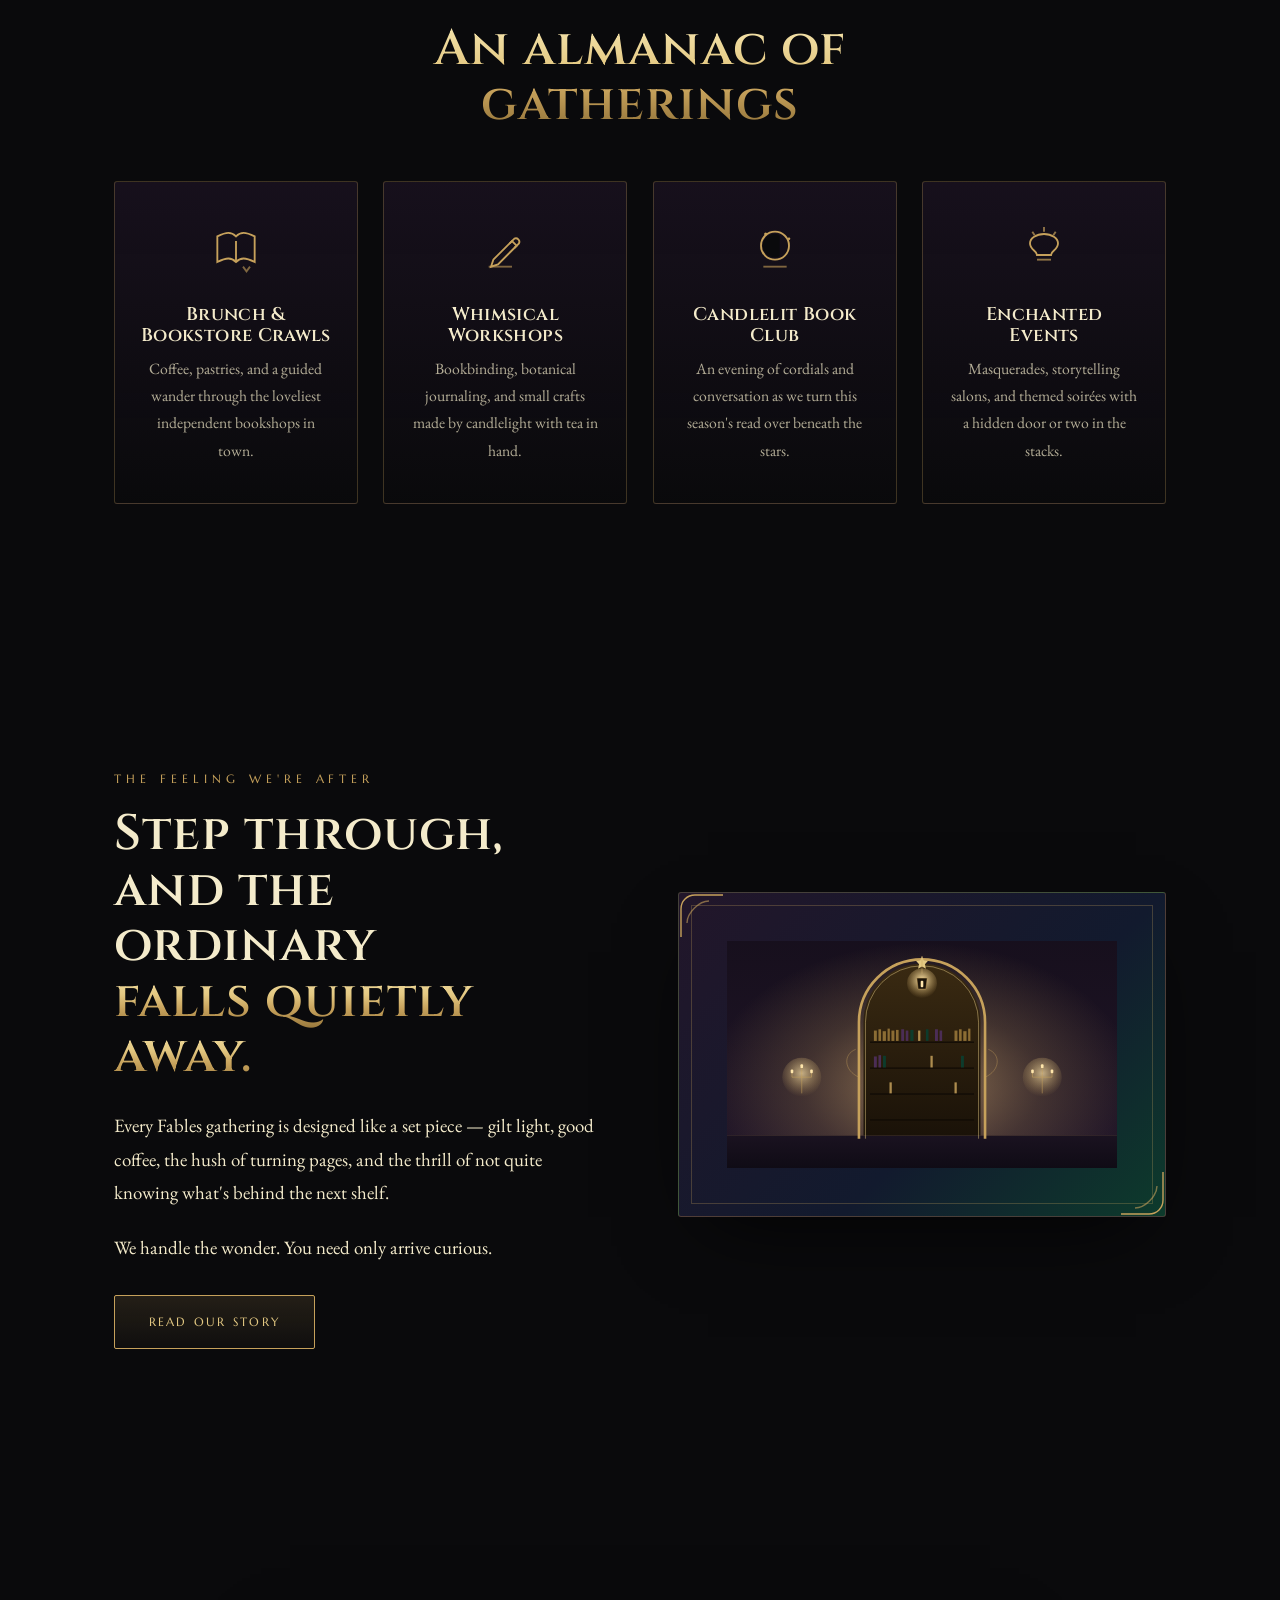
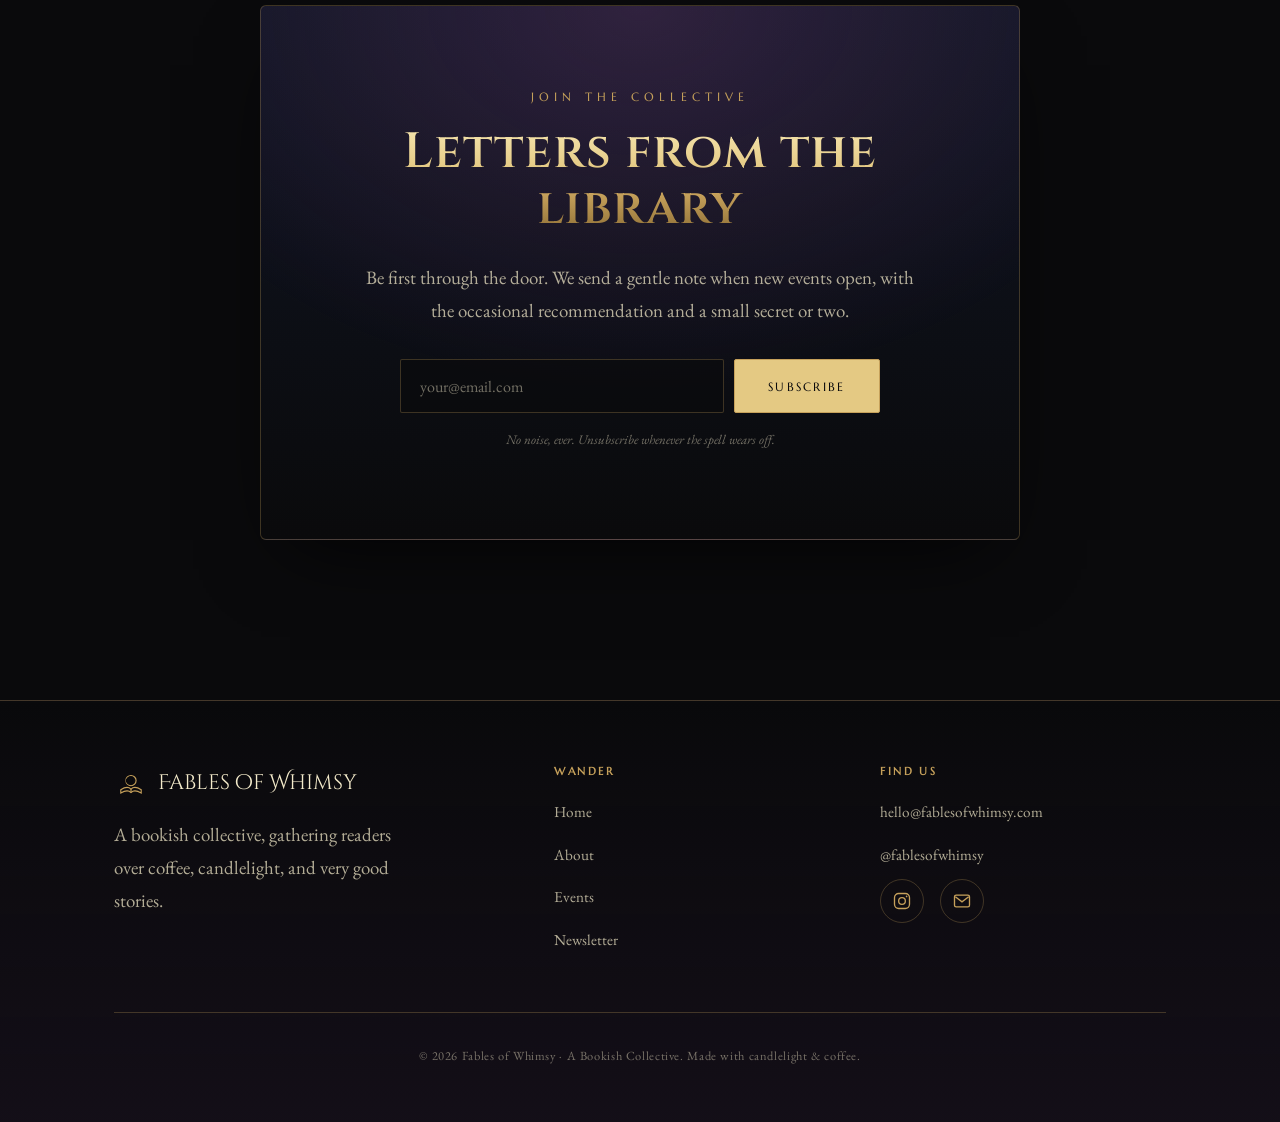
==== commit c739c194: "Use antique books photo as home hero backdrop Adds optimized header-books.jpg (resized 7609px->2200p" ====
--- a/index.html
+++ b/index.html
@@ -45,7 +45,7 @@
 <!-- ============ HERO ============ -->
 <section class="hero">
   <div class="hero__media">
-    <img src="assets/img/tower-starfield.svg" alt="" onerror="this.style.display='none'">
+    <img src="assets/img/header-books.jpg" alt="" onerror="this.onerror=null;this.src='assets/img/tower-starfield.svg'">
   </div>
   <div class="hero__inner reveal in">
     <svg class="hero__arch" viewBox="0 0 520 200" fill="none" stroke="currentColor" stroke-width="1.4" aria-hidden="true">
--- a/assets/css/style.css
+++ b/assets/css/style.css
@@ -215,7 +215,7 @@
 /* ============================ HERO ================================= */
 .hero{ position:relative; min-height:100svh; display:grid; place-items:center; text-align:center; overflow:hidden; padding-block:8rem 4rem; }
 .hero__media{ position:absolute; inset:0; z-index:0; }
-.hero__media img{ width:100%; height:100%; object-fit:cover; opacity:.42; filter:saturate(.9) contrast(1.05); }
+.hero__media img{ width:100%; height:100%; object-fit:cover; opacity:.55; filter:saturate(.9) contrast(1.05); }
 .hero__media::after{
   content:""; position:absolute; inset:0;
   background:
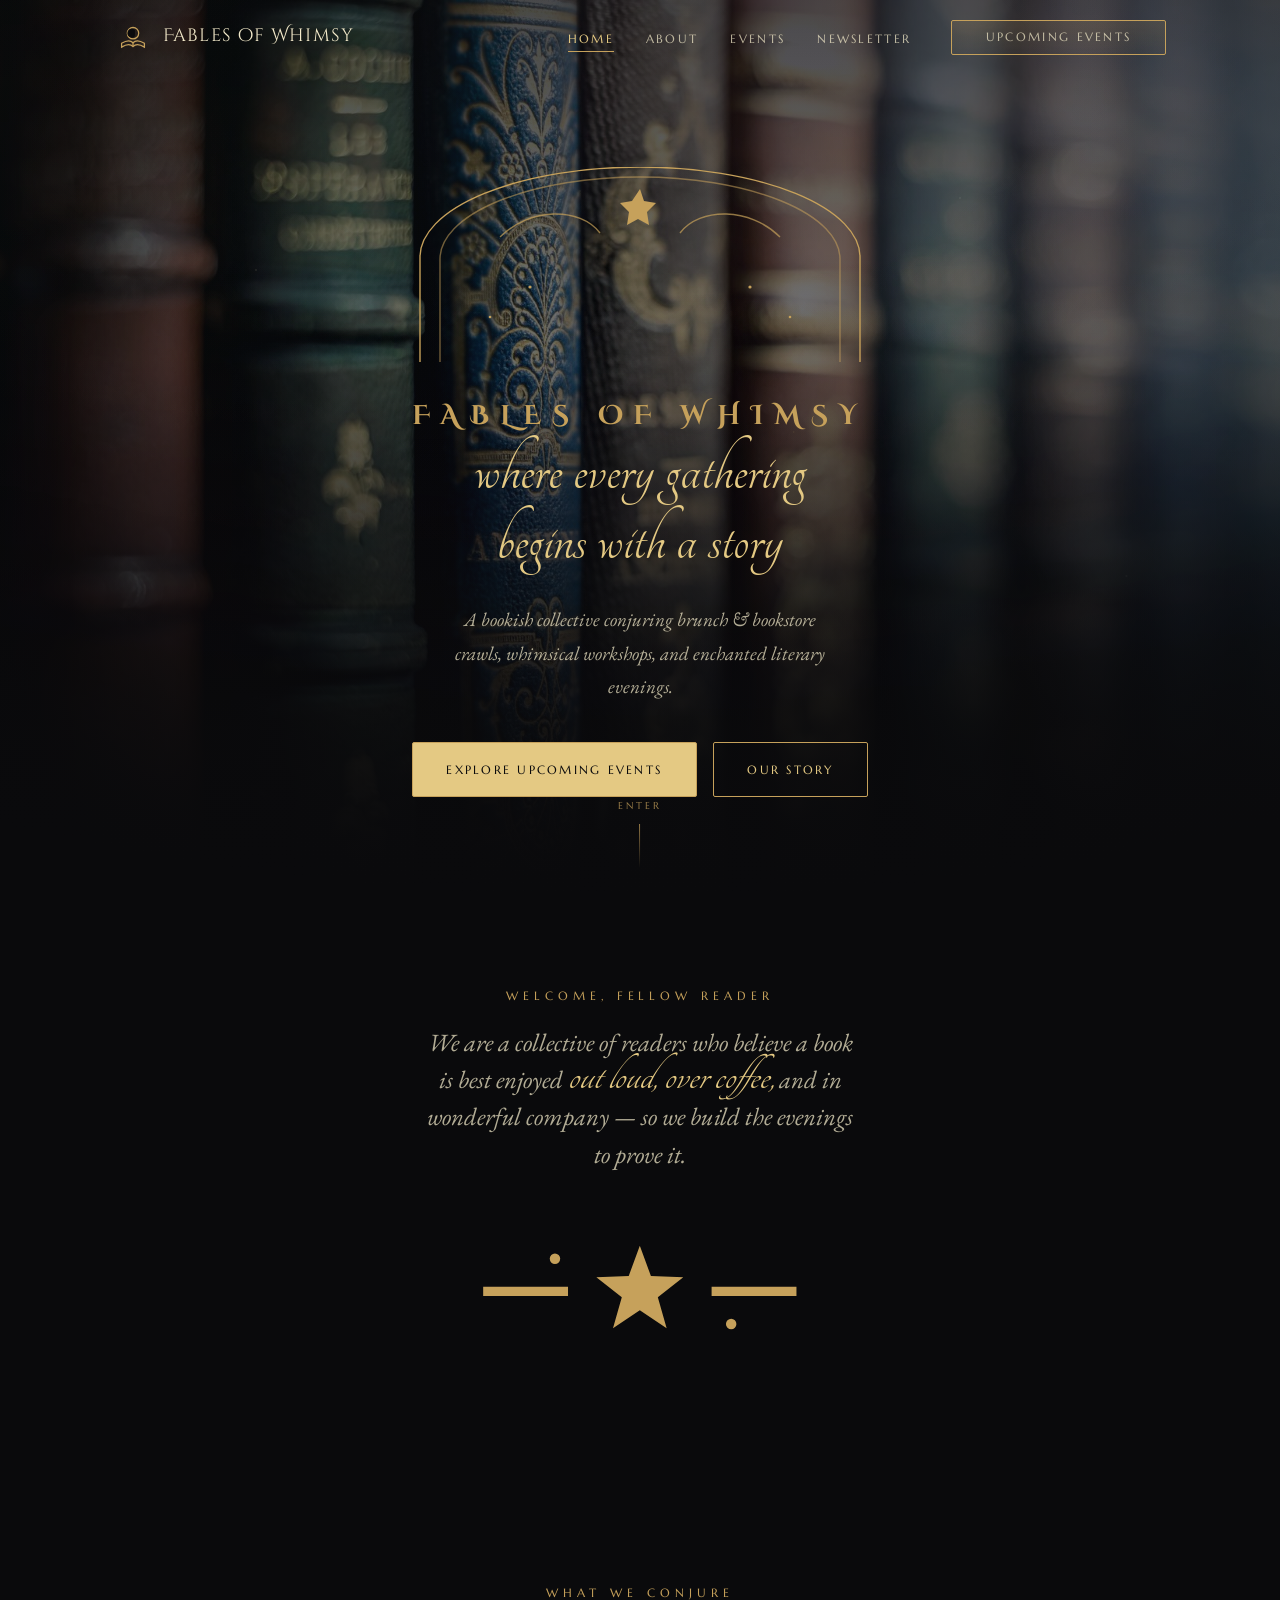
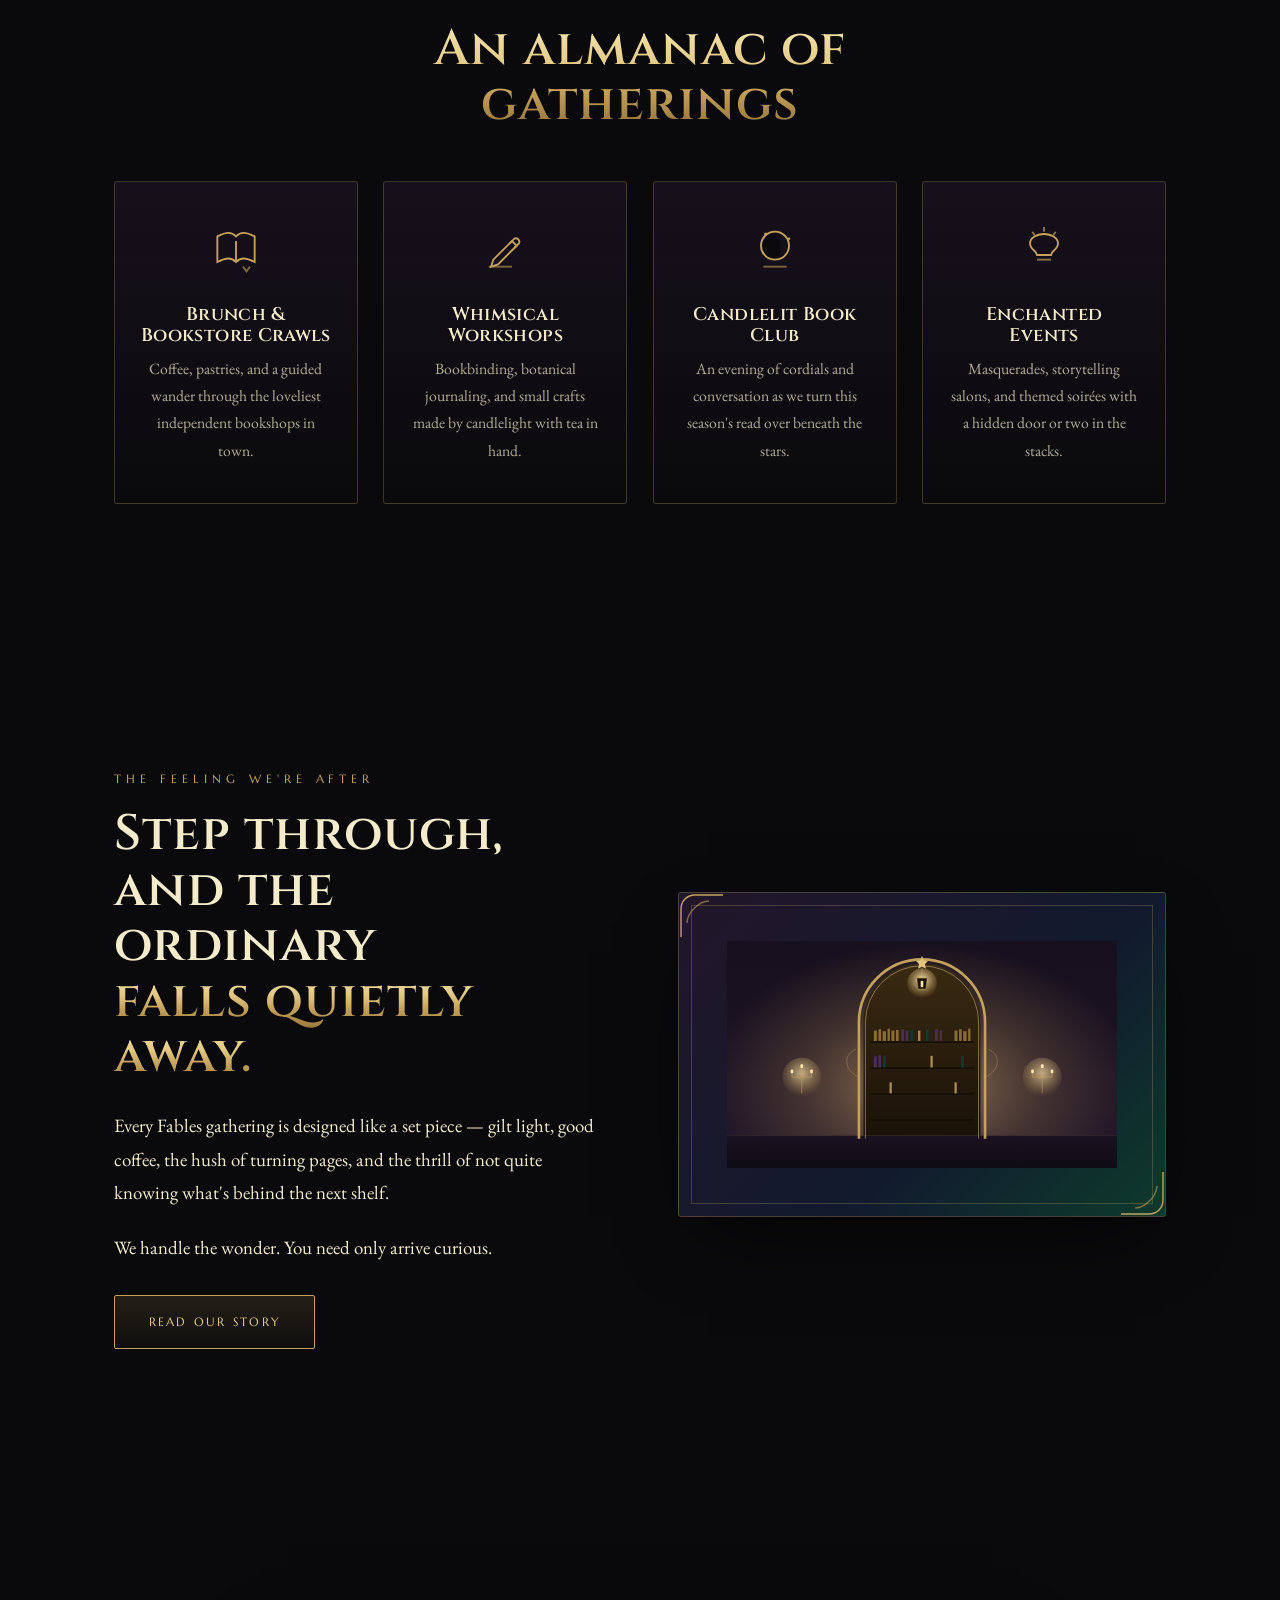
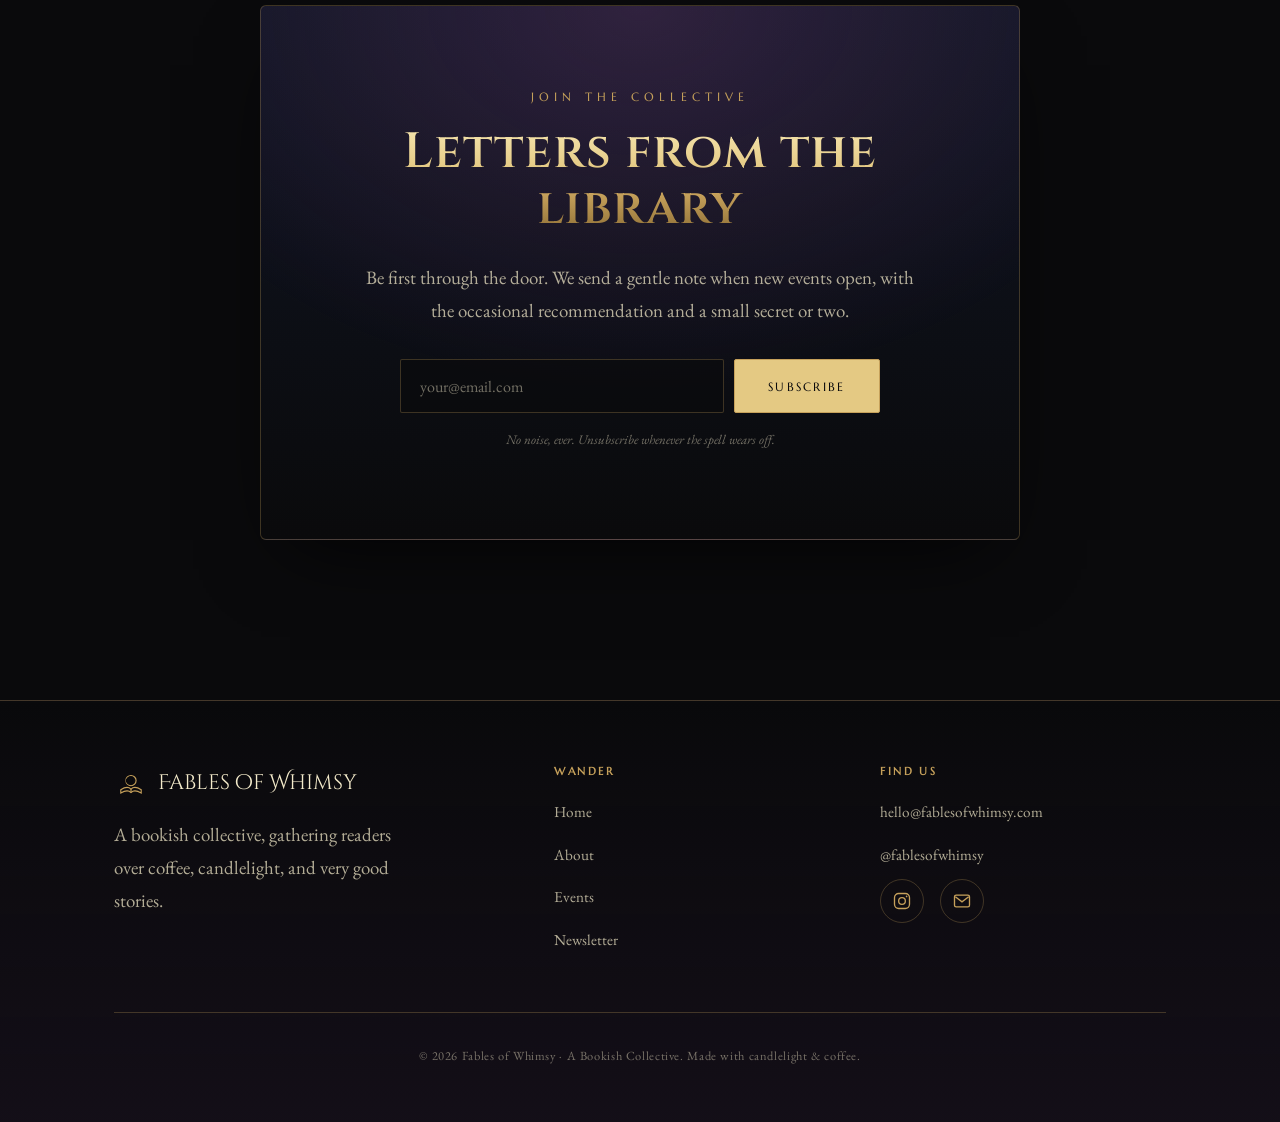
==== commit 87d24d8a: "Change divider flourish from eye motif to a star Replaces the marquise/eye glyph with a 5-point star" ====
--- a/index.html
+++ b/index.html
@@ -82,8 +82,9 @@
     <div class="divider reveal d2" style="margin-top:2.5rem">
       <span class="rule"></span>
       <svg viewBox="0 0 60 24" width="60" fill="none" stroke="currentColor" stroke-width="1.4" aria-hidden="true">
-        <path d="M30 4c6 8 6 8 0 16-6-8-6-8 0-16z"/><circle cx="30" cy="12" r="1.6" fill="currentColor" stroke="none"/>
-        <path d="M6 12h14M40 12h14"/>
+        <path d="M30 5 31.7 9.65 36.66 9.84 32.76 12.9 34.11 17.66 30 14.9 25.89 17.66 27.24 12.9 23.34 9.84 28.3 9.65Z" fill="currentColor" stroke="none"/>
+        <circle cx="17" cy="7" r="0.8" fill="currentColor" stroke="none"/><circle cx="44" cy="17" r="0.8" fill="currentColor" stroke="none"/>
+        <path d="M6 12h13M41 12h13"/>
       </svg>
       <span class="rule"></span>
     </div>
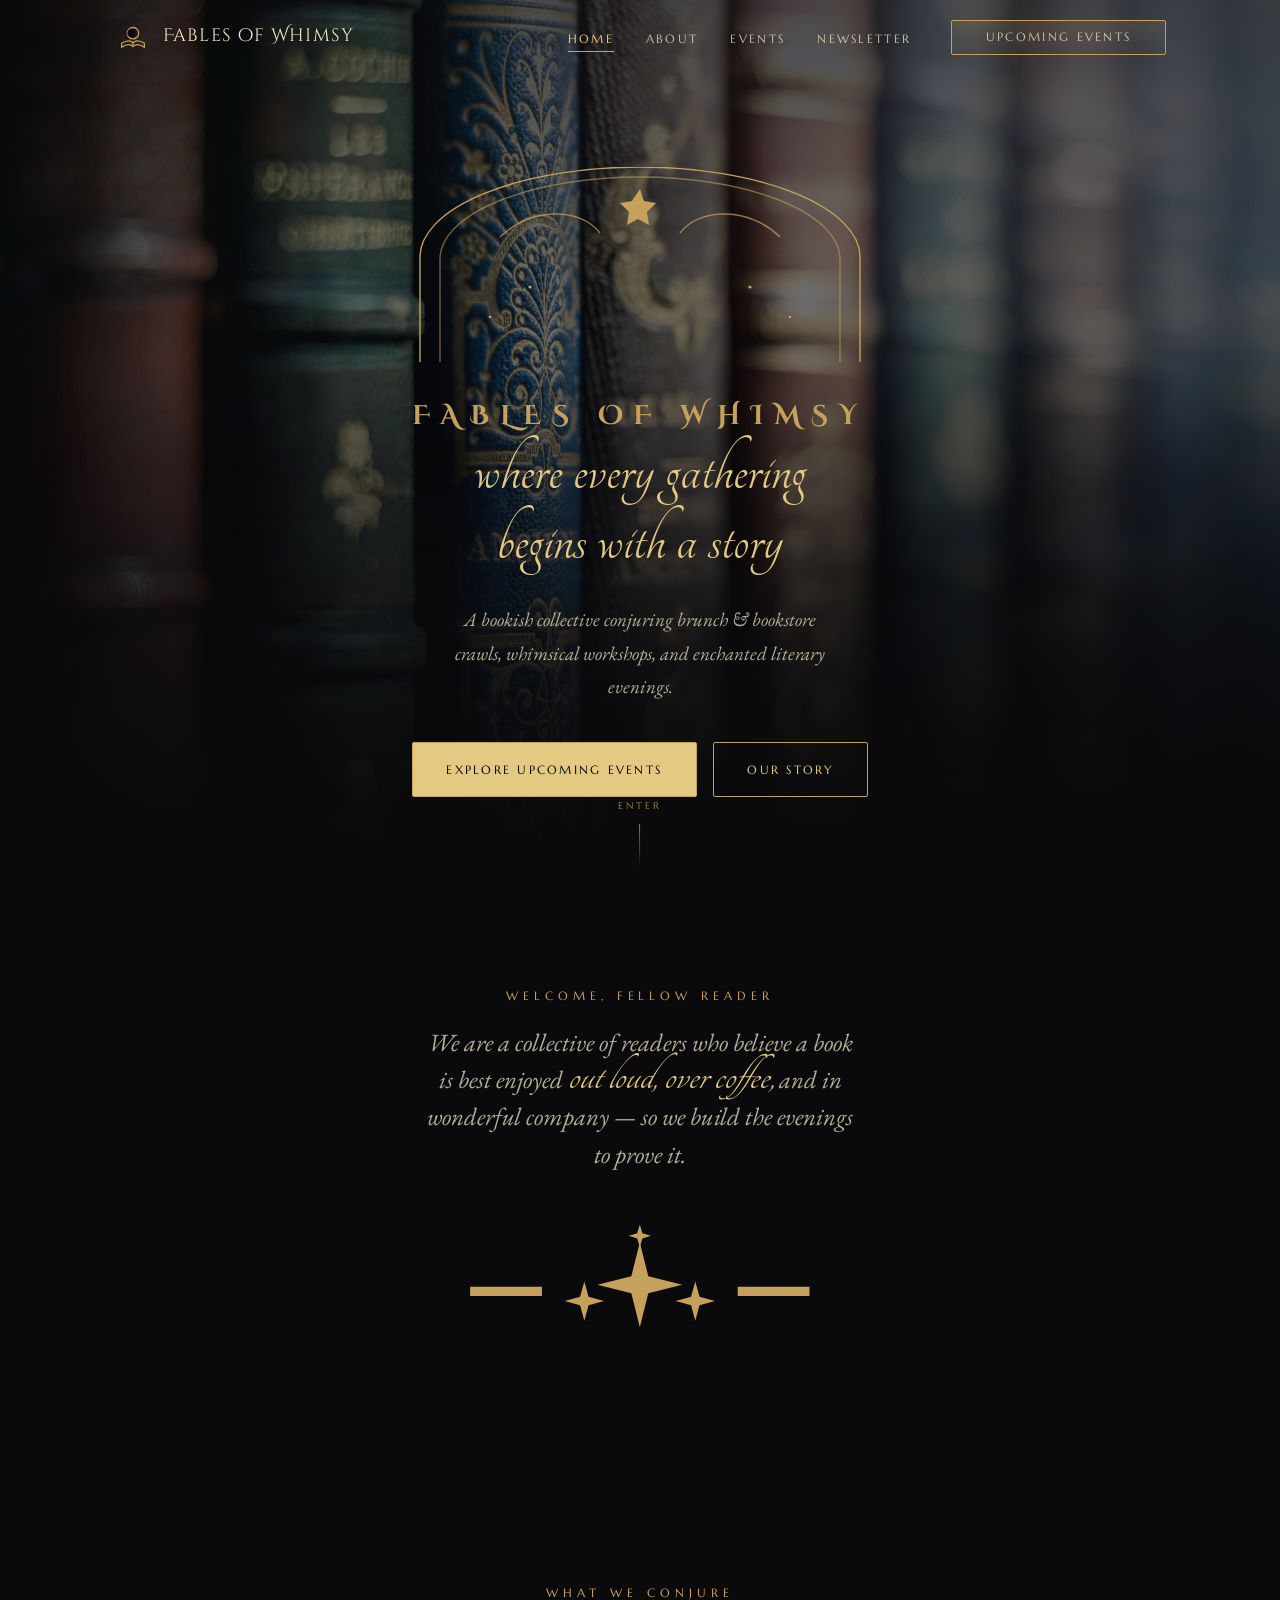
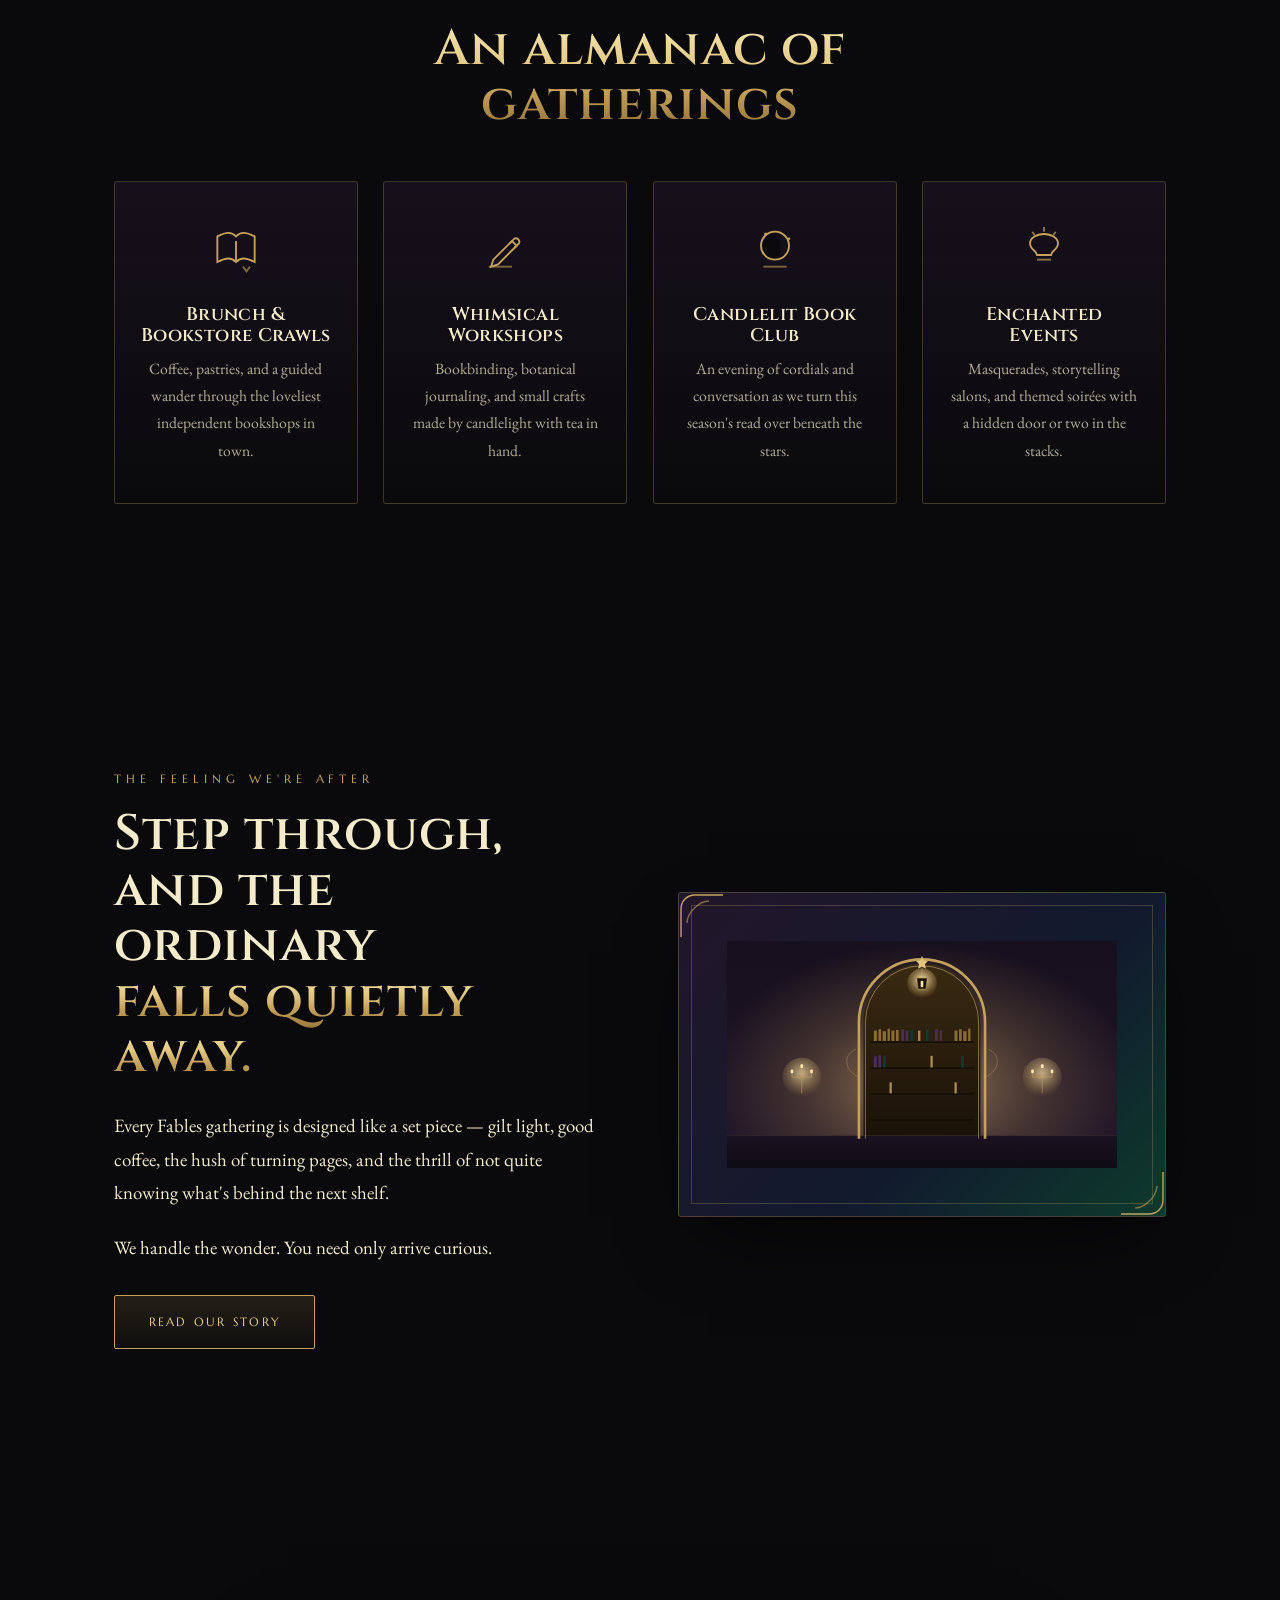
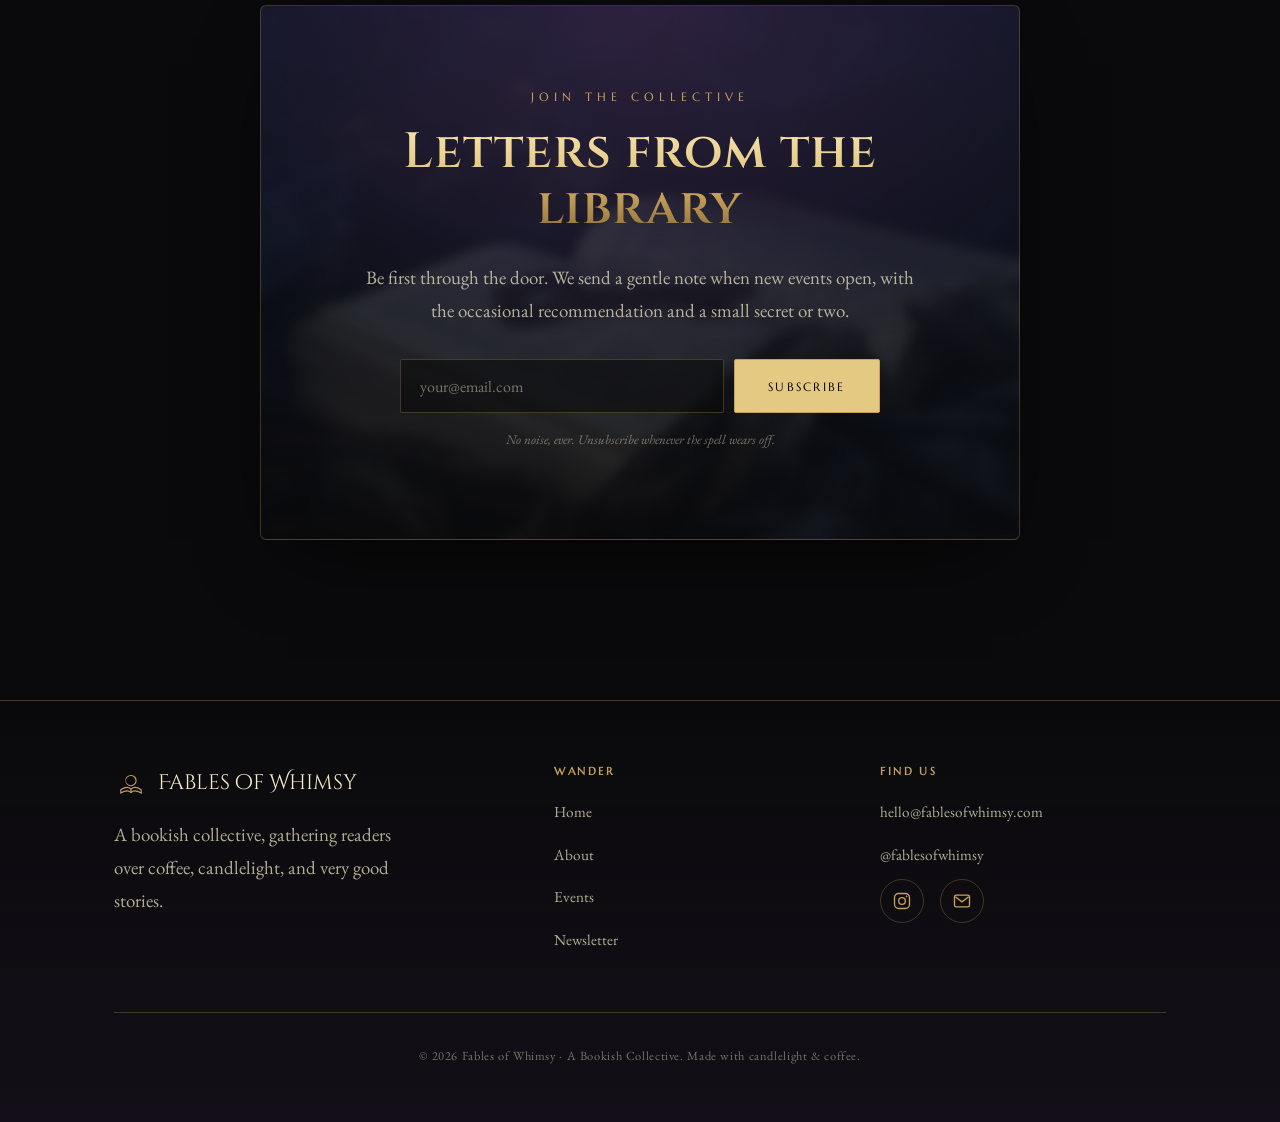
==== commit 3523ad15: "Add real photos to headers, brunch, newsletter; sparkle-cluster divider - Home hero already on books" ====
--- a/index.html
+++ b/index.html
@@ -82,9 +82,13 @@
     <div class="divider reveal d2" style="margin-top:2.5rem">
       <span class="rule"></span>
       <svg viewBox="0 0 60 24" width="60" fill="none" stroke="currentColor" stroke-width="1.4" aria-hidden="true">
-        <path d="M30 5 31.7 9.65 36.66 9.84 32.76 12.9 34.11 17.66 30 14.9 25.89 17.66 27.24 12.9 23.34 9.84 28.3 9.65Z" fill="currentColor" stroke="none"/>
-        <circle cx="17" cy="7" r="0.8" fill="currentColor" stroke="none"/><circle cx="44" cy="17" r="0.8" fill="currentColor" stroke="none"/>
-        <path d="M6 12h13M41 12h13"/>
+        <g fill="currentColor" stroke="none">
+          <path d="M30 4.5 31.3 9.7 36.5 11 31.3 12.3 30 17.5 28.7 12.3 23.5 11 28.7 9.7Z"/>
+          <path d="M21.5 10.5 22.15 12.85 24.5 13.5 22.15 14.15 21.5 16.5 20.85 14.15 18.5 13.5 20.85 12.85Z"/>
+          <path d="M38.5 10.5 39.15 12.85 41.5 13.5 39.15 14.15 38.5 16.5 37.85 14.15 35.5 13.5 37.85 12.85Z"/>
+          <path d="M30 1.8 30.4 3.1 31.7 3.5 30.4 3.9 30 5.2 29.6 3.9 28.3 3.5 29.6 3.1Z"/>
+        </g>
+        <path d="M4 12h11M45 12h11"/>
       </svg>
       <span class="rule"></span>
     </div>
--- a/assets/css/style.css
+++ b/assets/css/style.css
@@ -323,9 +323,11 @@
   position:relative; max-width:760px; margin-inline:auto;
   padding:clamp(2.5rem,6vw,4.5rem) clamp(1.5rem,5vw,4rem);
   background:
-    radial-gradient(120% 120% at 50% 0%, rgba(75,45,85,0.55), transparent 60%),
-    linear-gradient(180deg, rgba(18,26,46,0.7), rgba(10,10,12,0.7));
+    radial-gradient(120% 120% at 50% 0%, rgba(75,45,85,0.5), transparent 60%),
+    linear-gradient(180deg, rgba(18,26,46,0.78), rgba(10,10,12,0.86)),
+    url(../img/newsletter-key.jpg) center/cover no-repeat;
   border:1px solid var(--line); border-radius:6px; box-shadow:var(--shadow-lg);
+  overflow:hidden;
 }
 .newsletter form{ display:flex; gap:.6rem; max-width:480px; margin:2rem auto 0; flex-wrap:wrap; }
 .newsletter input[type=email]{
@@ -368,7 +370,24 @@
 }
 
 /* ==================== PAGE HEADER (interior) ==================== */
-.page-head{ position:relative; text-align:center; padding:calc(6rem + 4vw) 0 3rem; }
+.page-head{ position:relative; z-index:0; text-align:center; padding:calc(6rem + 4vw) 0 3rem; }
+.page-head--media{ padding-top:calc(8rem + 5vw); }
+.page-head--media::before{
+  content:""; position:absolute; z-index:-1; inset:0;
+  left:50%; width:100vw; transform:translateX(-50%);
+  background-position:center 38%; background-size:cover; background-repeat:no-repeat;
+  filter:saturate(.9);
+}
+.page-head--stars::before{
+  background-image:
+    linear-gradient(180deg, rgba(10,10,12,0.42), rgba(10,10,12,0.6) 62%, var(--raven-black)),
+    url(../img/header-stars.jpg);
+}
+.page-head--typewriter::before{
+  background-image:
+    linear-gradient(180deg, rgba(10,10,12,0.4), rgba(10,10,12,0.58) 60%, var(--raven-black)),
+    url(../img/header-typewriter.jpg);
+}
 .page-head .eyebrow{ margin-bottom:1.2rem; }
 .page-head h1{ margin-bottom:1rem; }
 .page-head p{ color:var(--ink-soft); font-style:italic; }
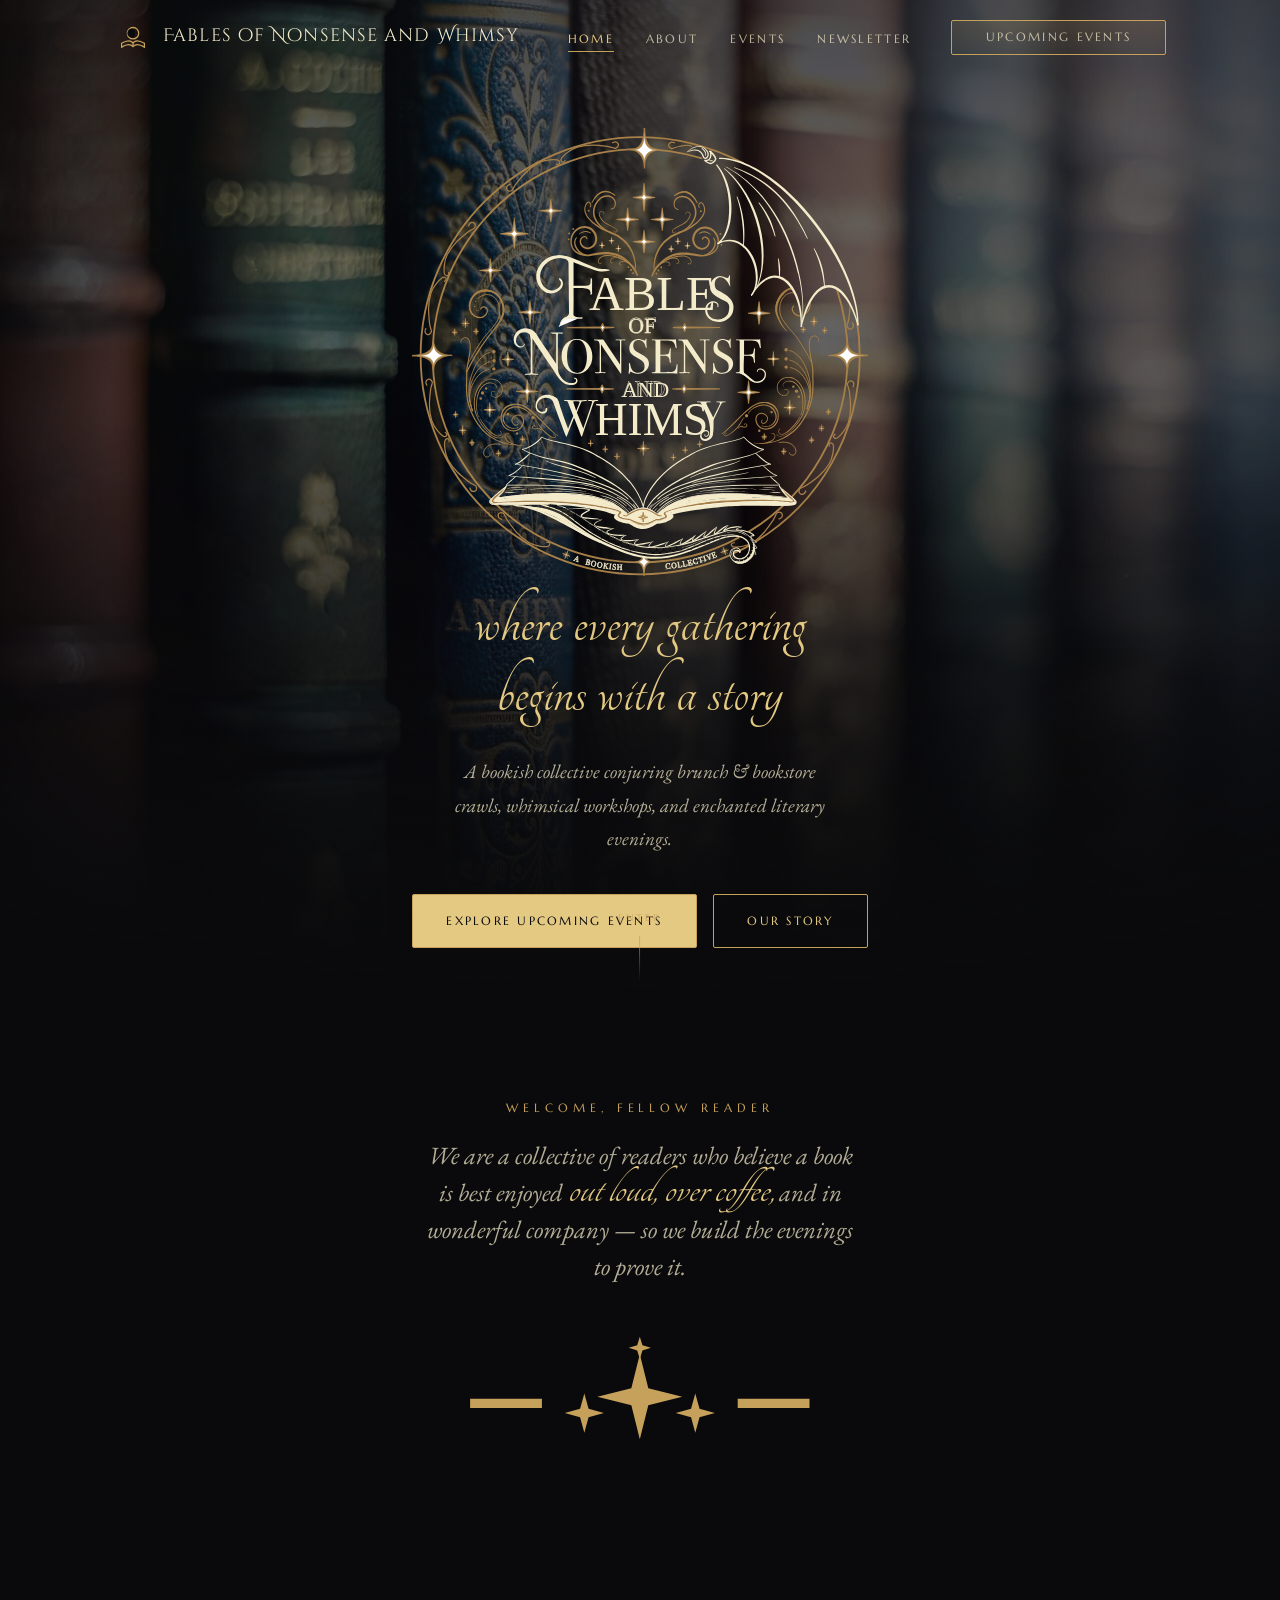
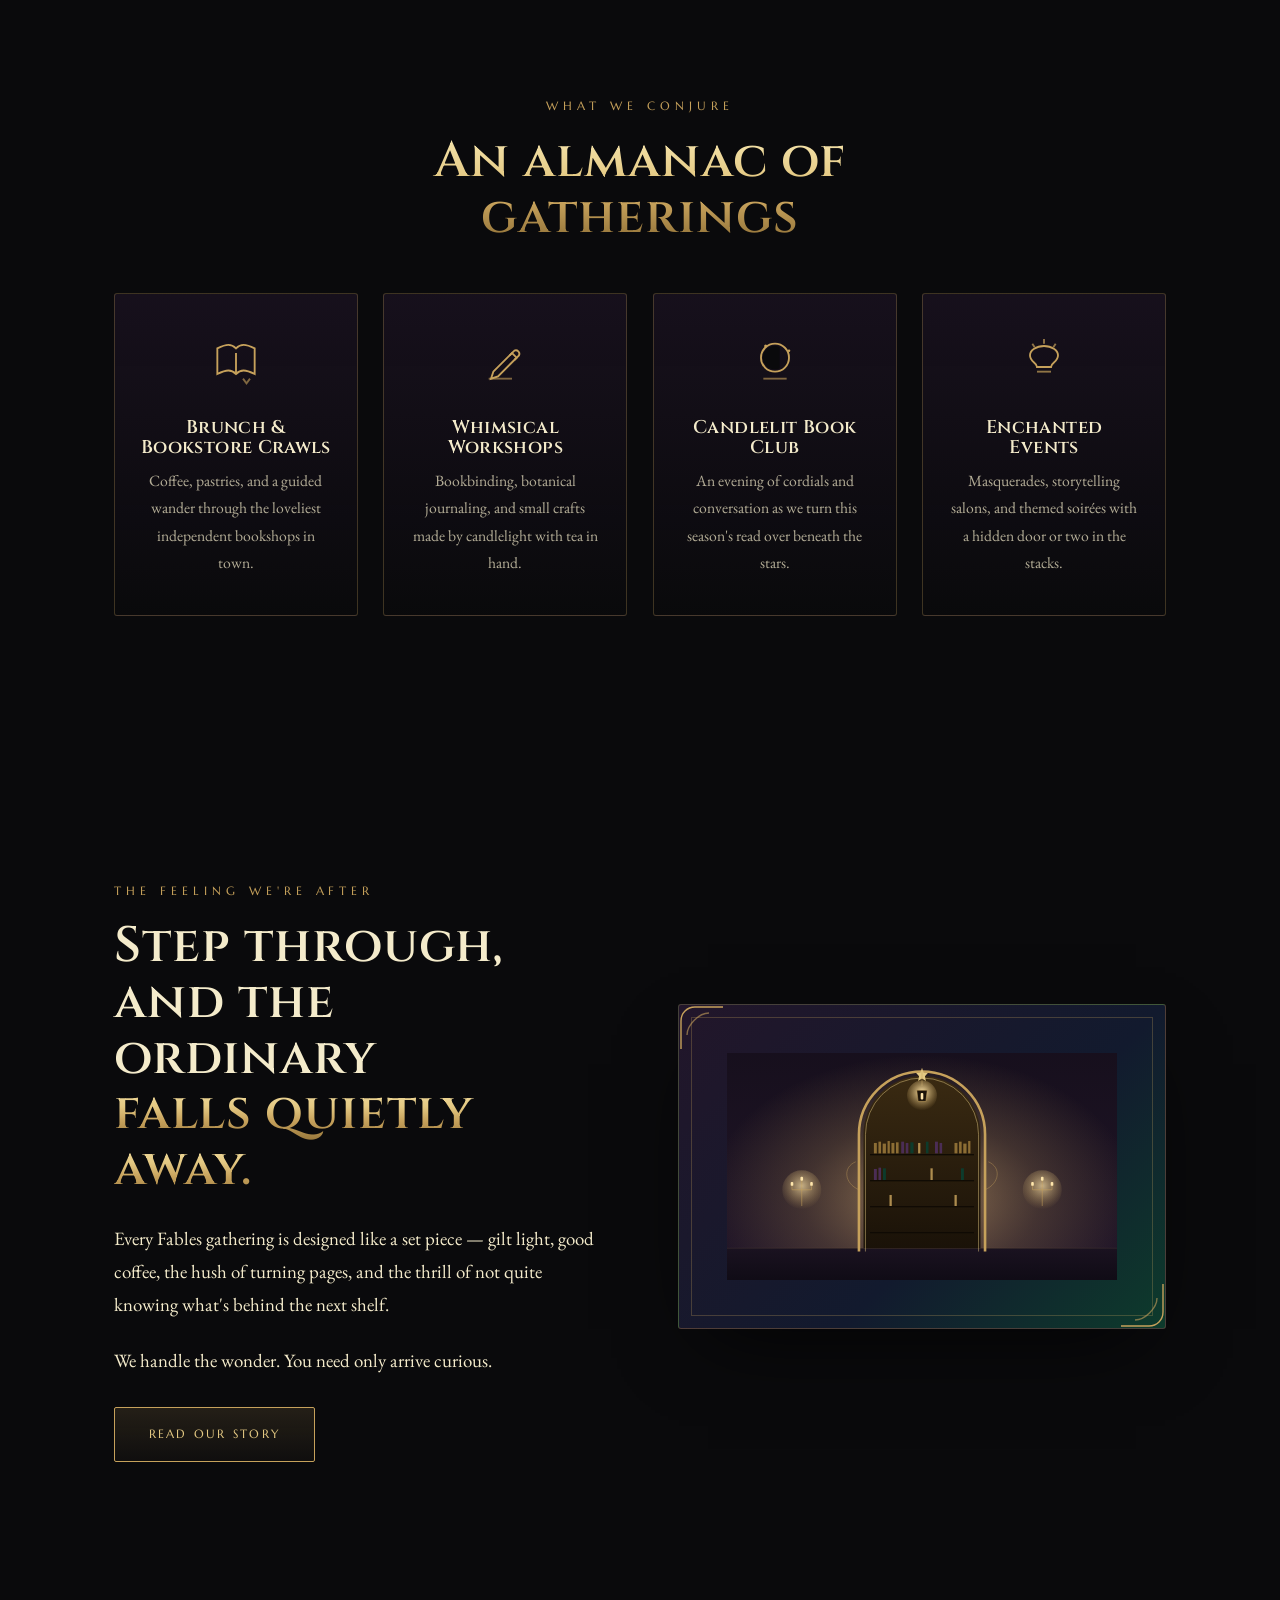
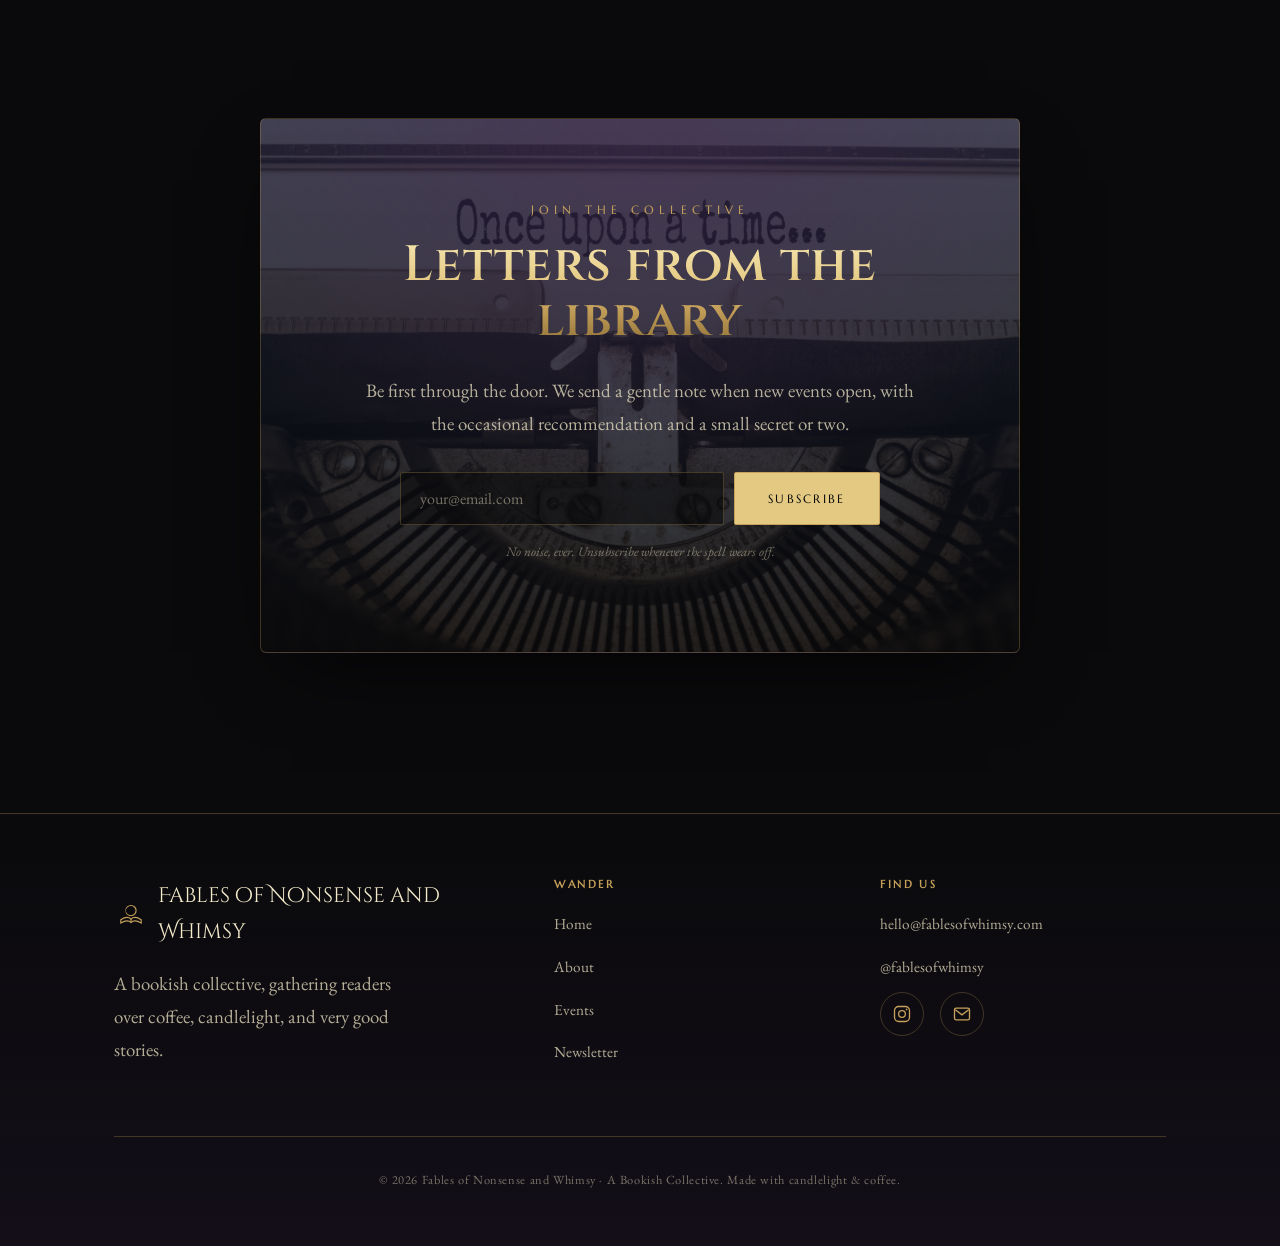
==== commit 1fb205a4: "Add crest logo to hero, rename to Fables of Nonsense and Whimsy, swap header art - Rename brand to "" ====
--- a/index.html
+++ b/index.html
@@ -3,10 +3,10 @@
 <head>
 <meta charset="utf-8">
 <meta name="viewport" content="width=device-width, initial-scale=1">
-<title>Fables of Whimsy · A Bookish Collective</title>
-<meta name="description" content="Fables of Whimsy is a bookish collective hosting brunch & bookstore crawls, whimsical workshops, a candlelit book club, and enchanted literary events. Magic meets art nouveau.">
+<title>Fables of Nonsense and Whimsy · A Bookish Collective</title>
+<meta name="description" content="Fables of Nonsense and Whimsy is a bookish collective hosting brunch & bookstore crawls, whimsical workshops, a candlelit book club, and enchanted literary events. Magic meets art nouveau.">
 <link rel="icon" href="assets/logo/fables-logo.svg">
-<meta property="og:title" content="Fables of Whimsy · A Bookish Collective">
+<meta property="og:title" content="Fables of Nonsense and Whimsy · A Bookish Collective">
 <meta property="og:description" content="Brunch & bookstore crawls, whimsical workshops, book club, and enchanted literary events.">
 <meta property="og:type" content="website">
 <link rel="preconnect" href="https://fonts.googleapis.com">
@@ -19,13 +19,13 @@
 <!-- ============ HEADER ============ -->
 <header class="site-header">
   <nav class="nav wrap" aria-label="Primary">
-    <a class="nav__brand" href="index.html" aria-label="Fables of Whimsy — home">
+    <a class="nav__brand" href="index.html" aria-label="Fables of Nonsense and Whimsy — home">
       <svg class="nav__mark" viewBox="0 0 60 60" fill="none" stroke="currentColor" stroke-width="2" aria-hidden="true">
         <circle cx="30" cy="24" r="9"/><path d="M33 19a7 7 0 1 0 0 10" fill="#0a0a0c" stroke="none"/>
         <path d="M12 40c8-5 14-5 18-1 4-4 10-4 18 1v6c-8-5-14-5-18-1-4-4-10-4-18 1z"/>
         <path d="M30 39v6"/>
       </svg>
-      <span>Fables of Whimsy</span>
+      <span>Fables of Nonsense and Whimsy</span>
     </a>
     <button class="nav__toggle" aria-label="Menu" aria-expanded="false" aria-controls="primary-menu">
       <svg viewBox="0 0 24 24" fill="none" stroke="currentColor" stroke-width="1.6"><path d="M4 7h16M4 12h16M4 17h16"/></svg>
@@ -48,18 +48,7 @@
     <img src="assets/img/header-books.jpg" alt="" onerror="this.onerror=null;this.src='assets/img/tower-starfield.svg'">
   </div>
   <div class="hero__inner reveal in">
-    <svg class="hero__arch" viewBox="0 0 520 200" fill="none" stroke="currentColor" stroke-width="1.4" aria-hidden="true">
-      <path d="M40 195 V90 a220 90 0 0 1 440 0 V195"/>
-      <path d="M60 195 V92 a200 82 0 0 1 400 0 V195" opacity=".55"/>
-      <path d="M260 22 l4 12 12 2 -9 9 2 13 -11-6 -11 6 2-13 -9-9 12-2z" fill="currentColor" stroke="none"/>
-      <path d="M120 70 C150 40 200 40 220 66" opacity=".7"/>
-      <path d="M400 70 C370 40 320 40 300 66" opacity=".7"/>
-      <circle cx="150" cy="120" r="1.6" fill="currentColor" stroke="none"/>
-      <circle cx="370" cy="120" r="1.6" fill="currentColor" stroke="none"/>
-      <circle cx="110" cy="150" r="1.3" fill="currentColor" stroke="none"/>
-      <circle cx="410" cy="150" r="1.3" fill="currentColor" stroke="none"/>
-    </svg>
-    <h1 class="hero__title-1">Fables of Whimsy</h1>
+    <h1 class="hero__crest"><img src="assets/logo/fables-crest.svg" alt="Fables of Nonsense and Whimsy — a bookish collective"></h1>
     <p class="hero__tagline">where every gathering<br>begins with a story</p>
     <p class="hero__sub">A bookish collective conjuring brunch &amp; bookstore crawls, whimsical workshops, and enchanted literary evenings.</p>
     <div class="hero__cta">
@@ -192,7 +181,7 @@
             <circle cx="30" cy="24" r="9"/><path d="M33 19a7 7 0 1 0 0 10" fill="#0a0a0c" stroke="none"/>
             <path d="M12 40c8-5 14-5 18-1 4-4 10-4 18 1v6c-8-5-14-5-18-1-4-4-10-4-18 1z"/><path d="M30 39v6"/>
           </svg>
-          <span>Fables of Whimsy</span>
+          <span>Fables of Nonsense and Whimsy</span>
         </div>
         <p style="color:var(--ink-soft);max-width:34ch">A bookish collective, gathering readers over coffee, candlelight, and very good stories.</p>
       </div>
@@ -222,7 +211,7 @@
       </div>
     </div>
     <div class="footer-base">
-      <p>© <span data-year>2026</span> Fables of Whimsy · A Bookish Collective. Made with candlelight &amp; coffee.</p>
+      <p>© <span data-year>2026</span> Fables of Nonsense and Whimsy · A Bookish Collective. Made with candlelight &amp; coffee.</p>
     </div>
   </div>
 </footer>
--- a/assets/css/style.css
+++ b/assets/css/style.css
@@ -224,6 +224,8 @@
 }
 .hero__inner{ position:relative; z-index:2; max-width:920px; padding-inline:var(--gutter); }
 .hero__arch{ width:min(520px,80vw); margin:0 auto 1.5rem; color:var(--gold); }
+.hero__crest{ margin:0 auto 1rem; max-width:min(480px,82vw); }
+.hero__crest img{ width:100%; height:auto; display:block; filter:drop-shadow(0 8px 30px rgba(0,0,0,0.55)); }
 .hero h1{ margin:0; }
 .hero__title-1{ display:block; font-family:var(--ff-fancy); font-size:clamp(1.1rem,3vw,1.7rem); letter-spacing:.4em; color:var(--gold); text-transform:uppercase; margin-bottom:1rem; }
 .hero__tagline{ font-family:var(--ff-script); font-size:clamp(2.4rem,7vw,4.4rem); color:var(--gold-lite); line-height:1; margin:.3rem 0 1.6rem; }
@@ -325,7 +327,7 @@
   background:
     radial-gradient(120% 120% at 50% 0%, rgba(75,45,85,0.5), transparent 60%),
     linear-gradient(180deg, rgba(18,26,46,0.78), rgba(10,10,12,0.86)),
-    url(../img/newsletter-key.jpg) center/cover no-repeat;
+    url(../img/header-typewriter.jpg) center/cover no-repeat;
   border:1px solid var(--line); border-radius:6px; box-shadow:var(--shadow-lg);
   overflow:hidden;
 }
@@ -385,8 +387,9 @@
 }
 .page-head--typewriter::before{
   background-image:
-    linear-gradient(180deg, rgba(10,10,12,0.4), rgba(10,10,12,0.58) 60%, var(--raven-black)),
-    url(../img/header-typewriter.jpg);
+    linear-gradient(180deg, rgba(10,10,12,0.32), rgba(10,10,12,0.5) 60%, var(--raven-black)),
+    url(../img/newsletter-key.jpg);
+  background-position:center 45%;
 }
 .page-head .eyebrow{ margin-bottom:1.2rem; }
 .page-head h1{ margin-bottom:1rem; }
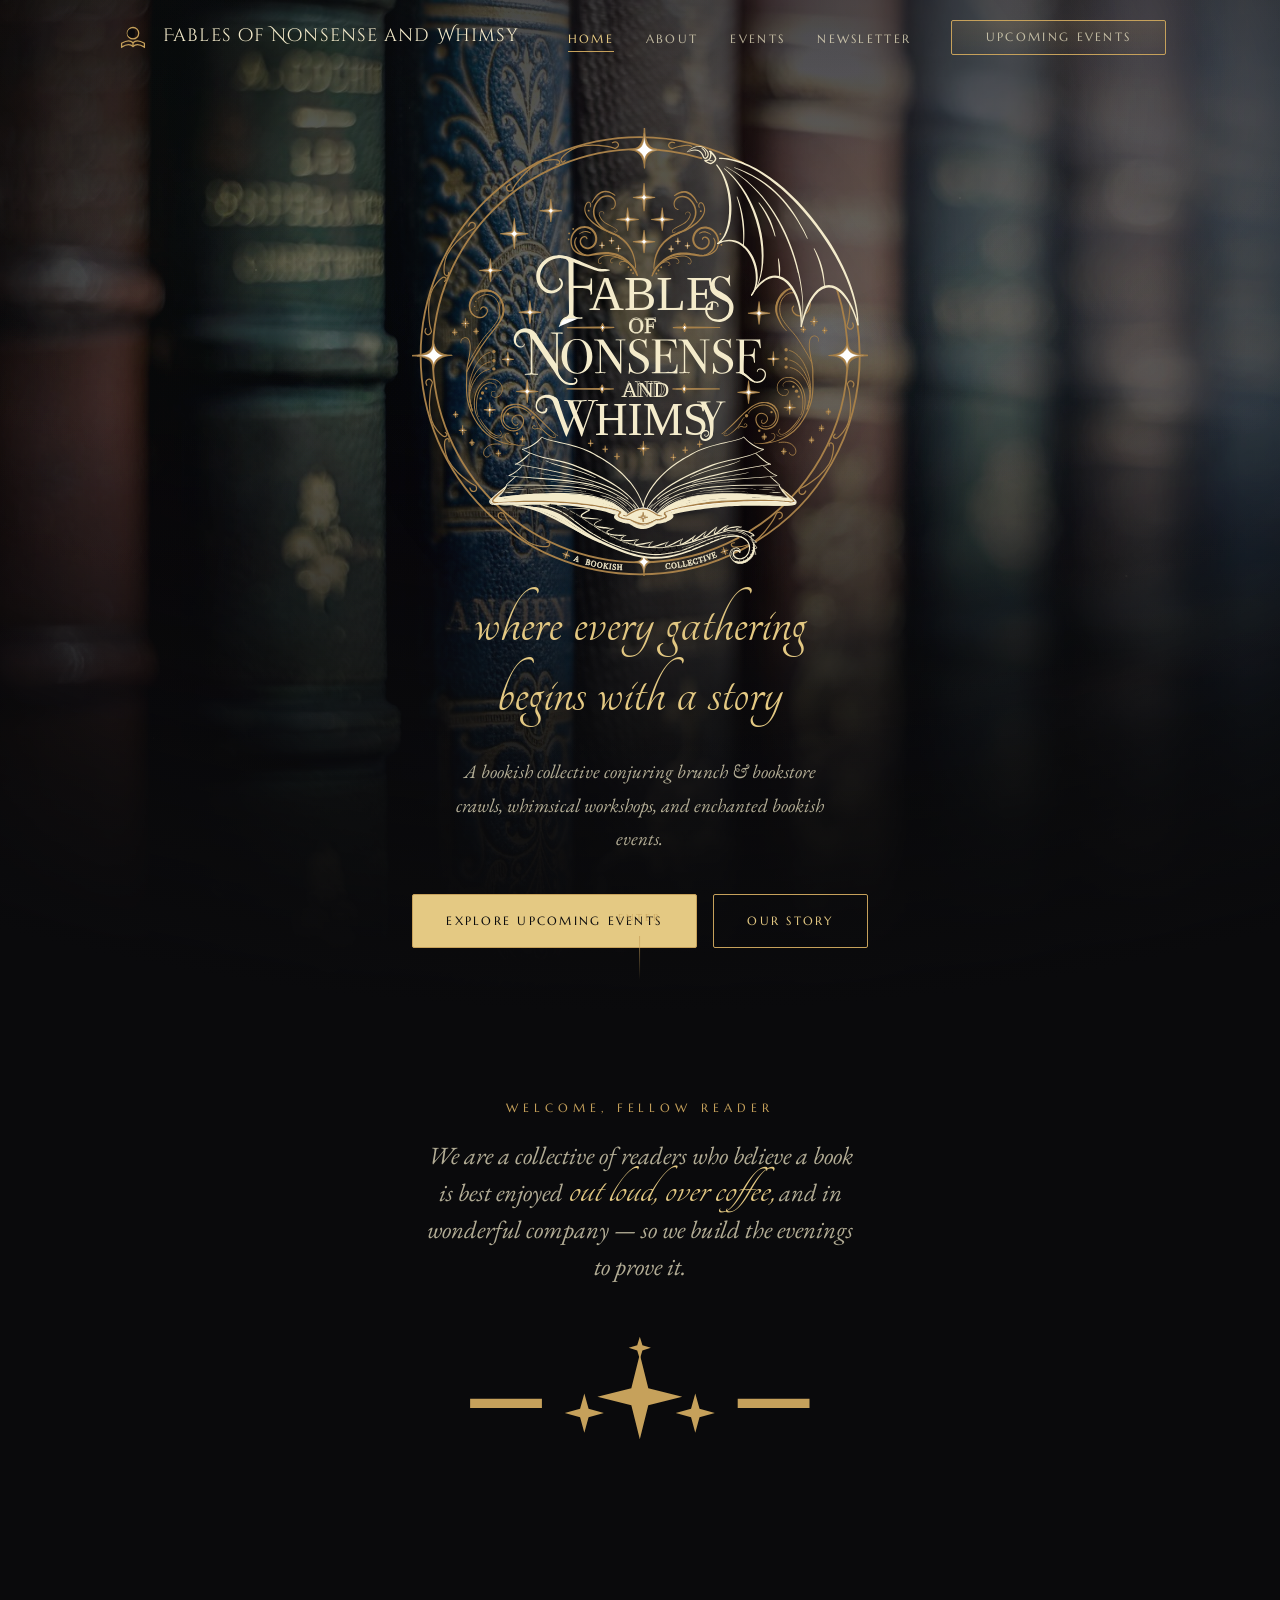
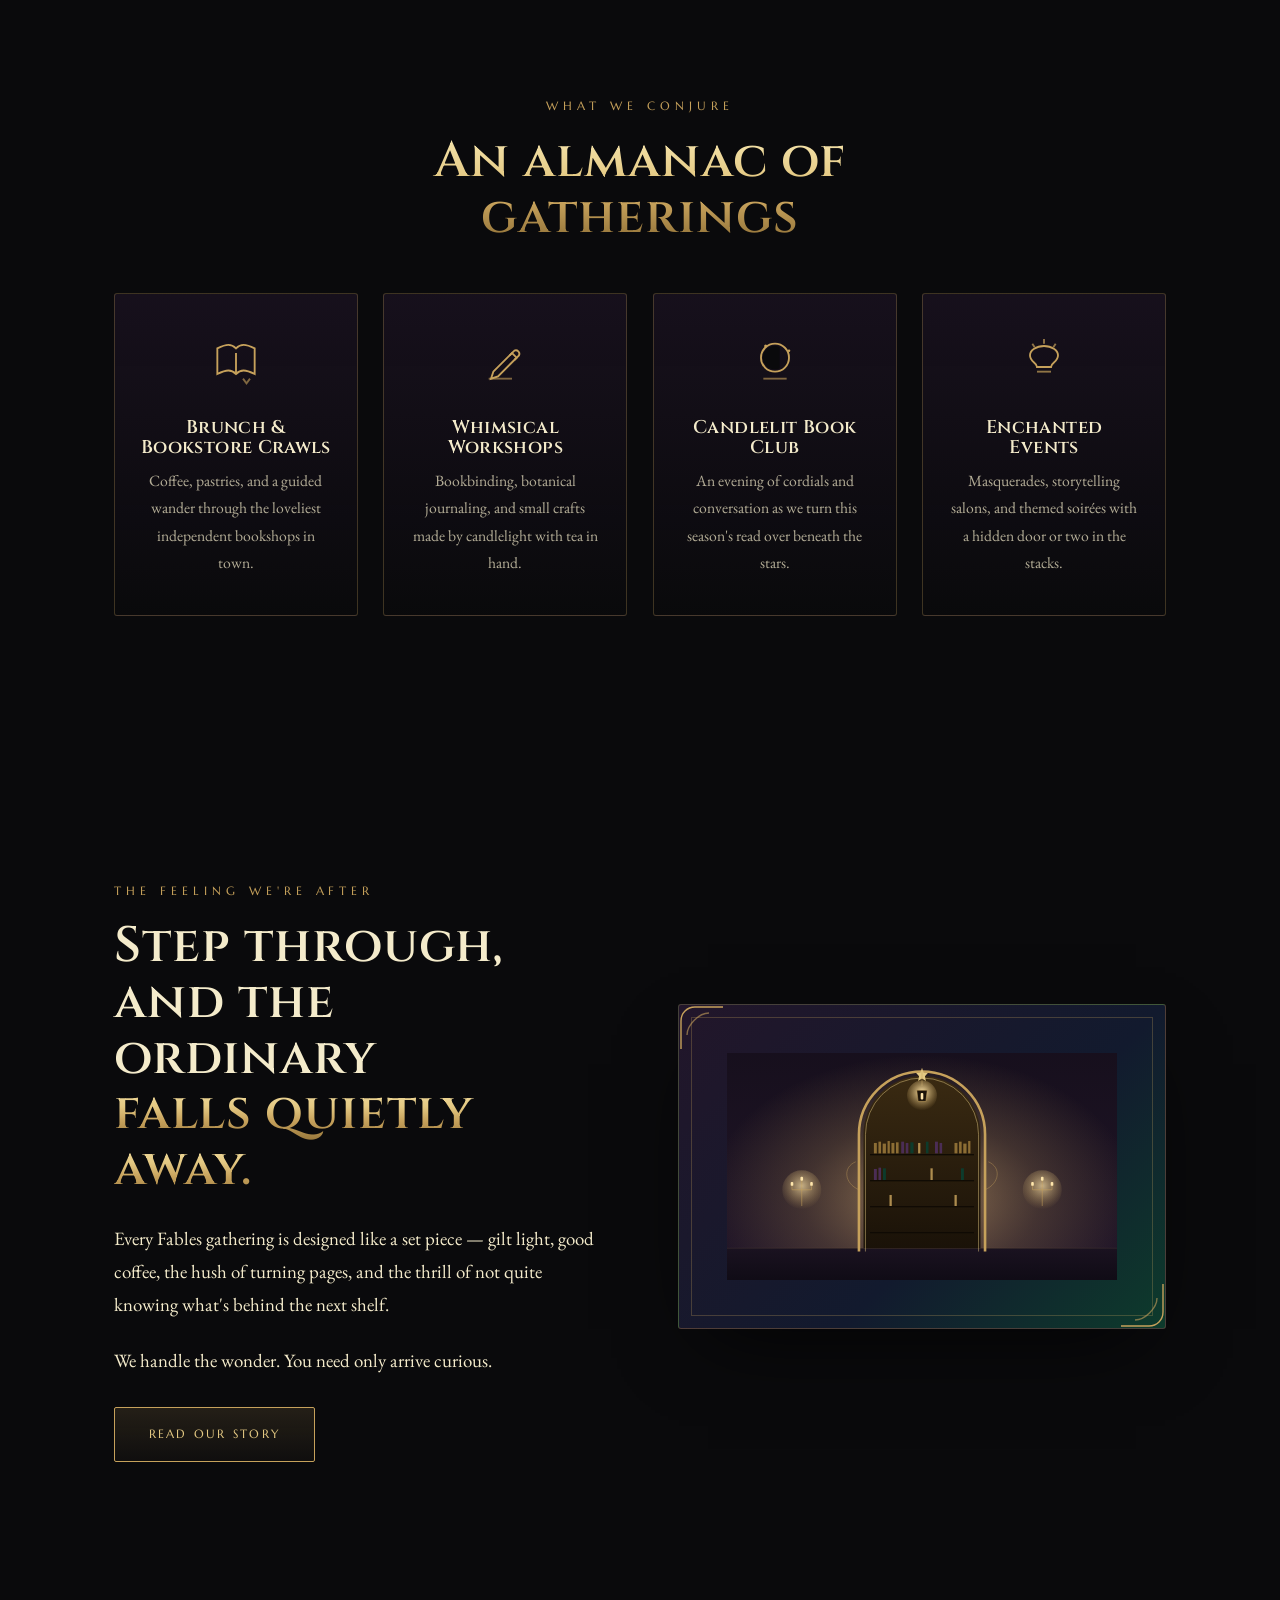
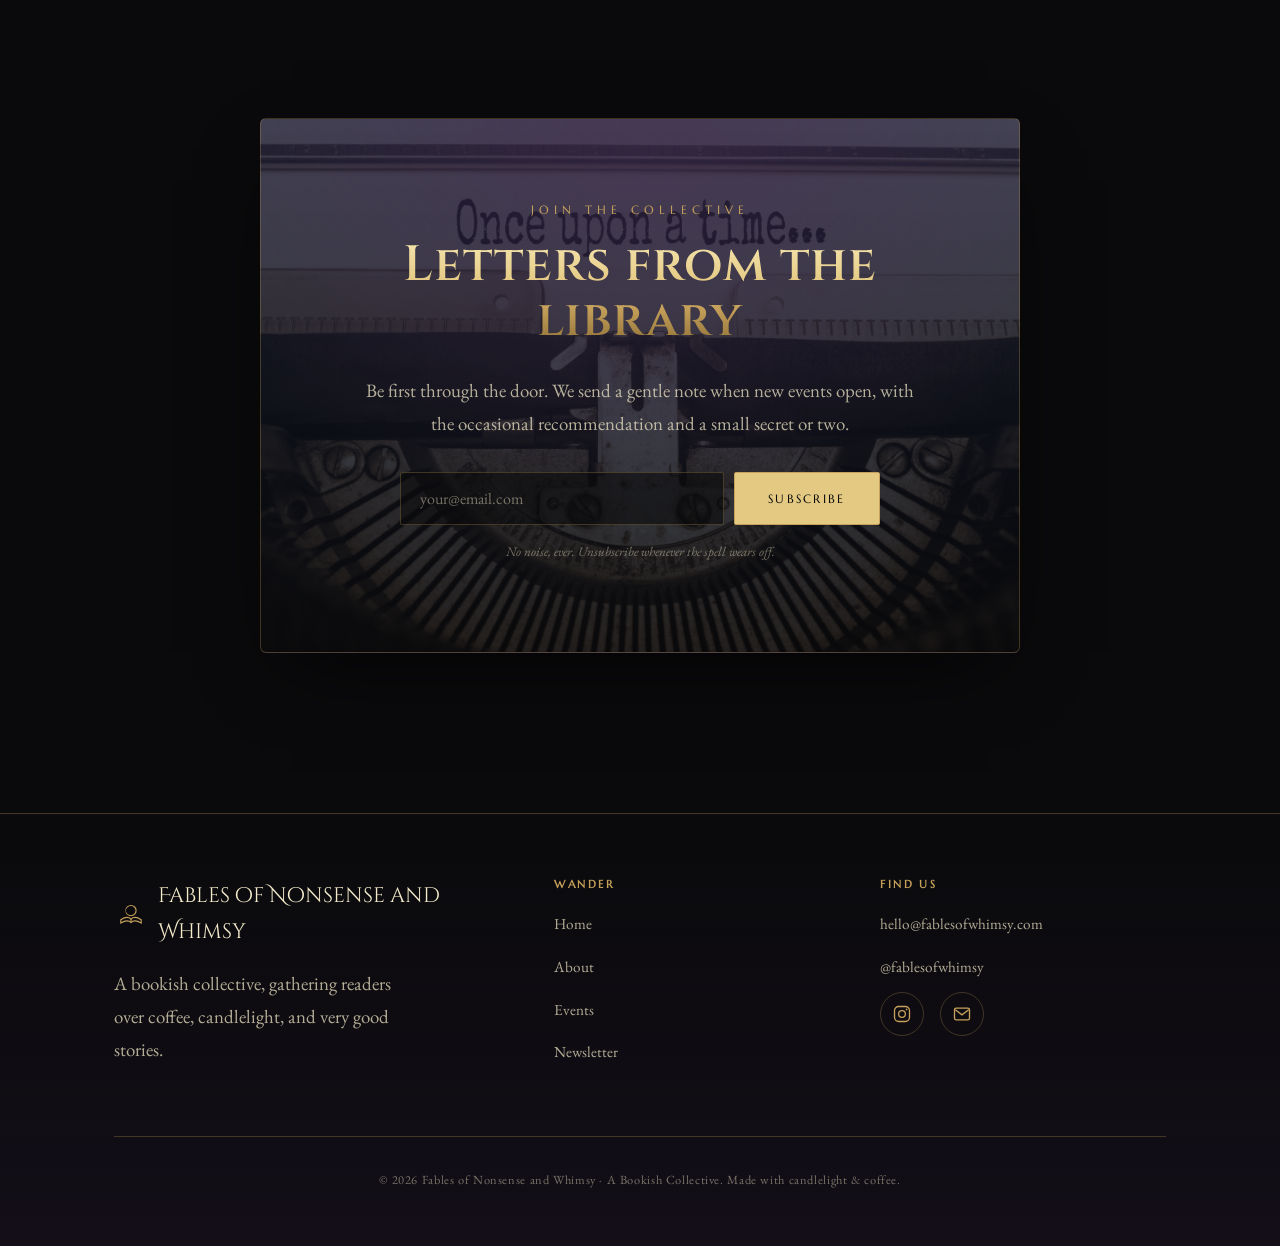
==== commit 139d6625: "Reword "enchanted literary evenings/events" to "enchanted bookish events" Updates the hero copy and " ====
--- a/index.html
+++ b/index.html
@@ -4,10 +4,10 @@
 <meta charset="utf-8">
 <meta name="viewport" content="width=device-width, initial-scale=1">
 <title>Fables of Nonsense and Whimsy · A Bookish Collective</title>
-<meta name="description" content="Fables of Nonsense and Whimsy is a bookish collective hosting brunch & bookstore crawls, whimsical workshops, a candlelit book club, and enchanted literary events. Magic meets art nouveau.">
+<meta name="description" content="Fables of Nonsense and Whimsy is a bookish collective hosting brunch & bookstore crawls, whimsical workshops, a candlelit book club, and enchanted bookish events. Magic meets art nouveau.">
 <link rel="icon" href="assets/logo/fables-logo.svg">
 <meta property="og:title" content="Fables of Nonsense and Whimsy · A Bookish Collective">
-<meta property="og:description" content="Brunch & bookstore crawls, whimsical workshops, book club, and enchanted literary events.">
+<meta property="og:description" content="Brunch & bookstore crawls, whimsical workshops, book club, and enchanted bookish events.">
 <meta property="og:type" content="website">
 <link rel="preconnect" href="https://fonts.googleapis.com">
 <link rel="preconnect" href="https://fonts.gstatic.com" crossorigin>
@@ -50,7 +50,7 @@
   <div class="hero__inner reveal in">
     <h1 class="hero__crest"><img src="assets/logo/fables-crest.svg" alt="Fables of Nonsense and Whimsy — a bookish collective"></h1>
     <p class="hero__tagline">where every gathering<br>begins with a story</p>
-    <p class="hero__sub">A bookish collective conjuring brunch &amp; bookstore crawls, whimsical workshops, and enchanted literary evenings.</p>
+    <p class="hero__sub">A bookish collective conjuring brunch &amp; bookstore crawls, whimsical workshops, and enchanted bookish events.</p>
     <div class="hero__cta">
       <a class="btn btn--solid" href="events.html">Explore Upcoming Events</a>
       <a class="btn btn--ghost" href="about.html">Our Story</a>
